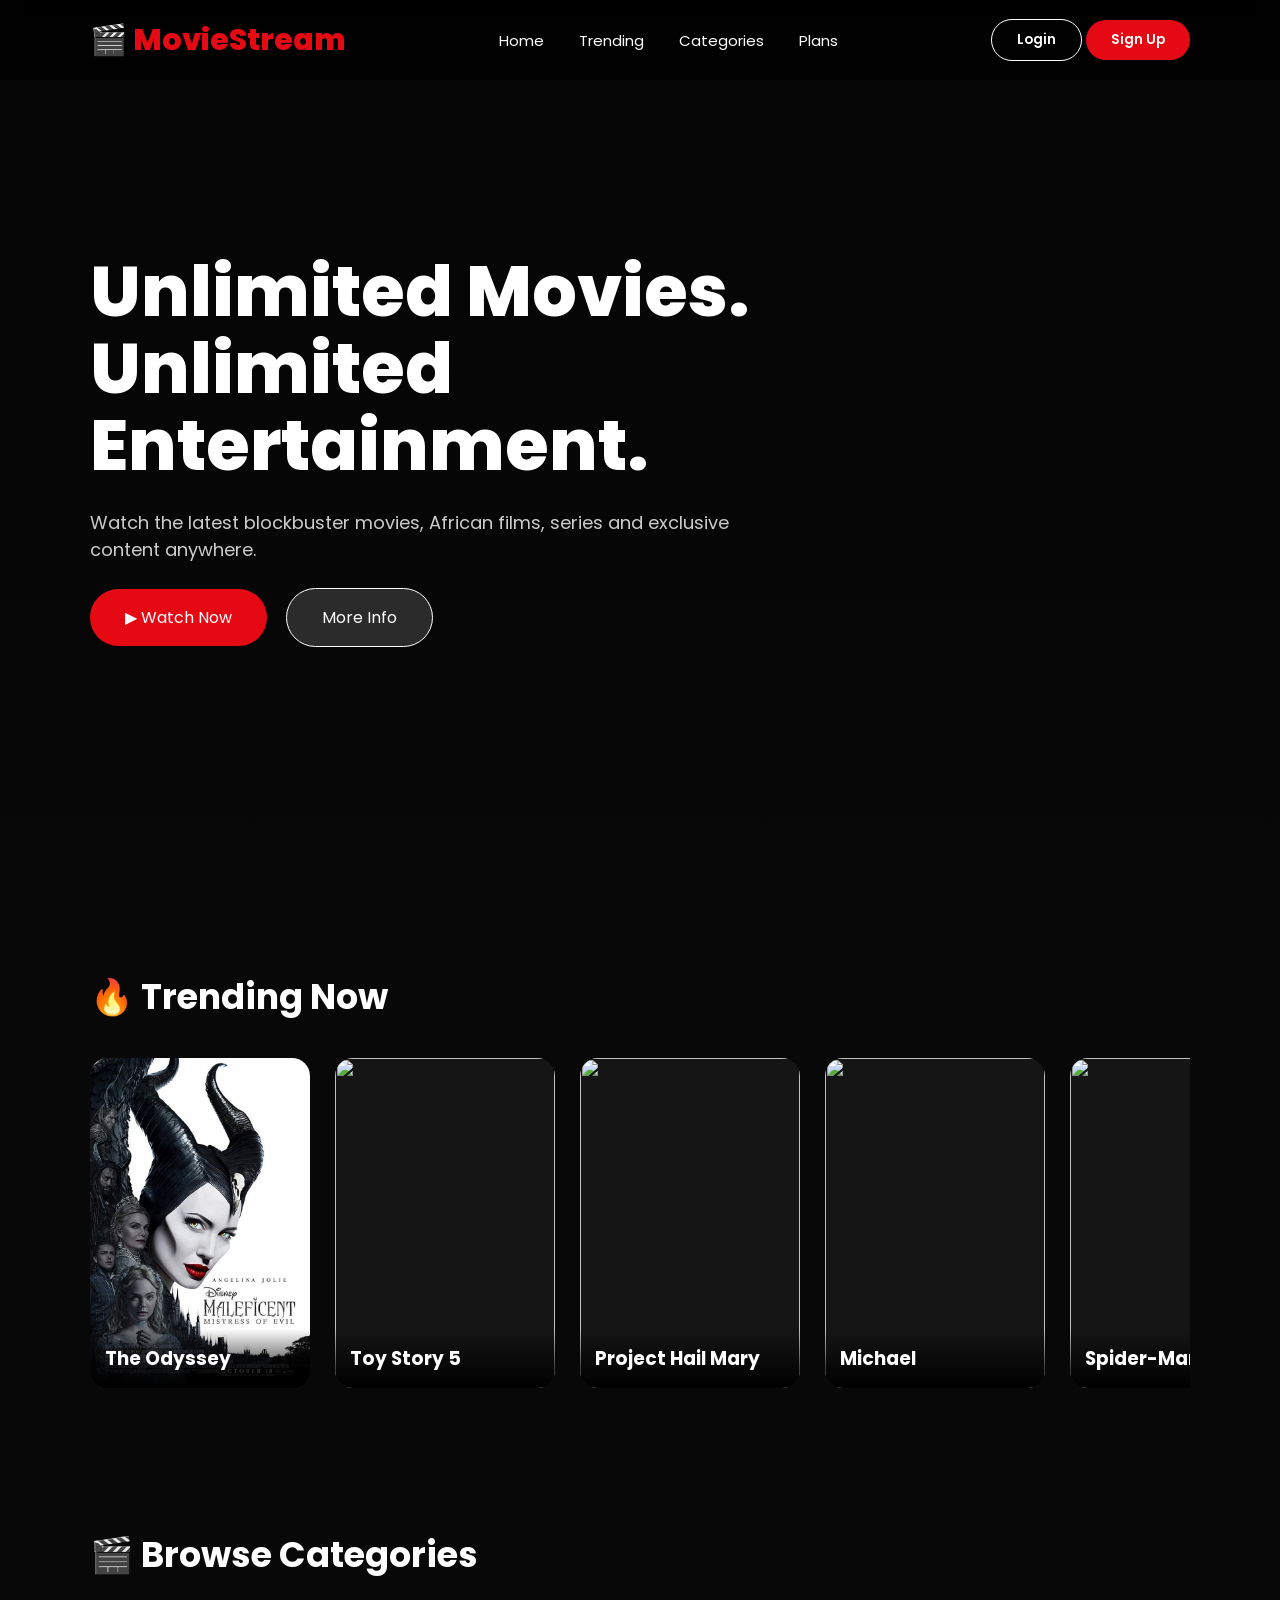
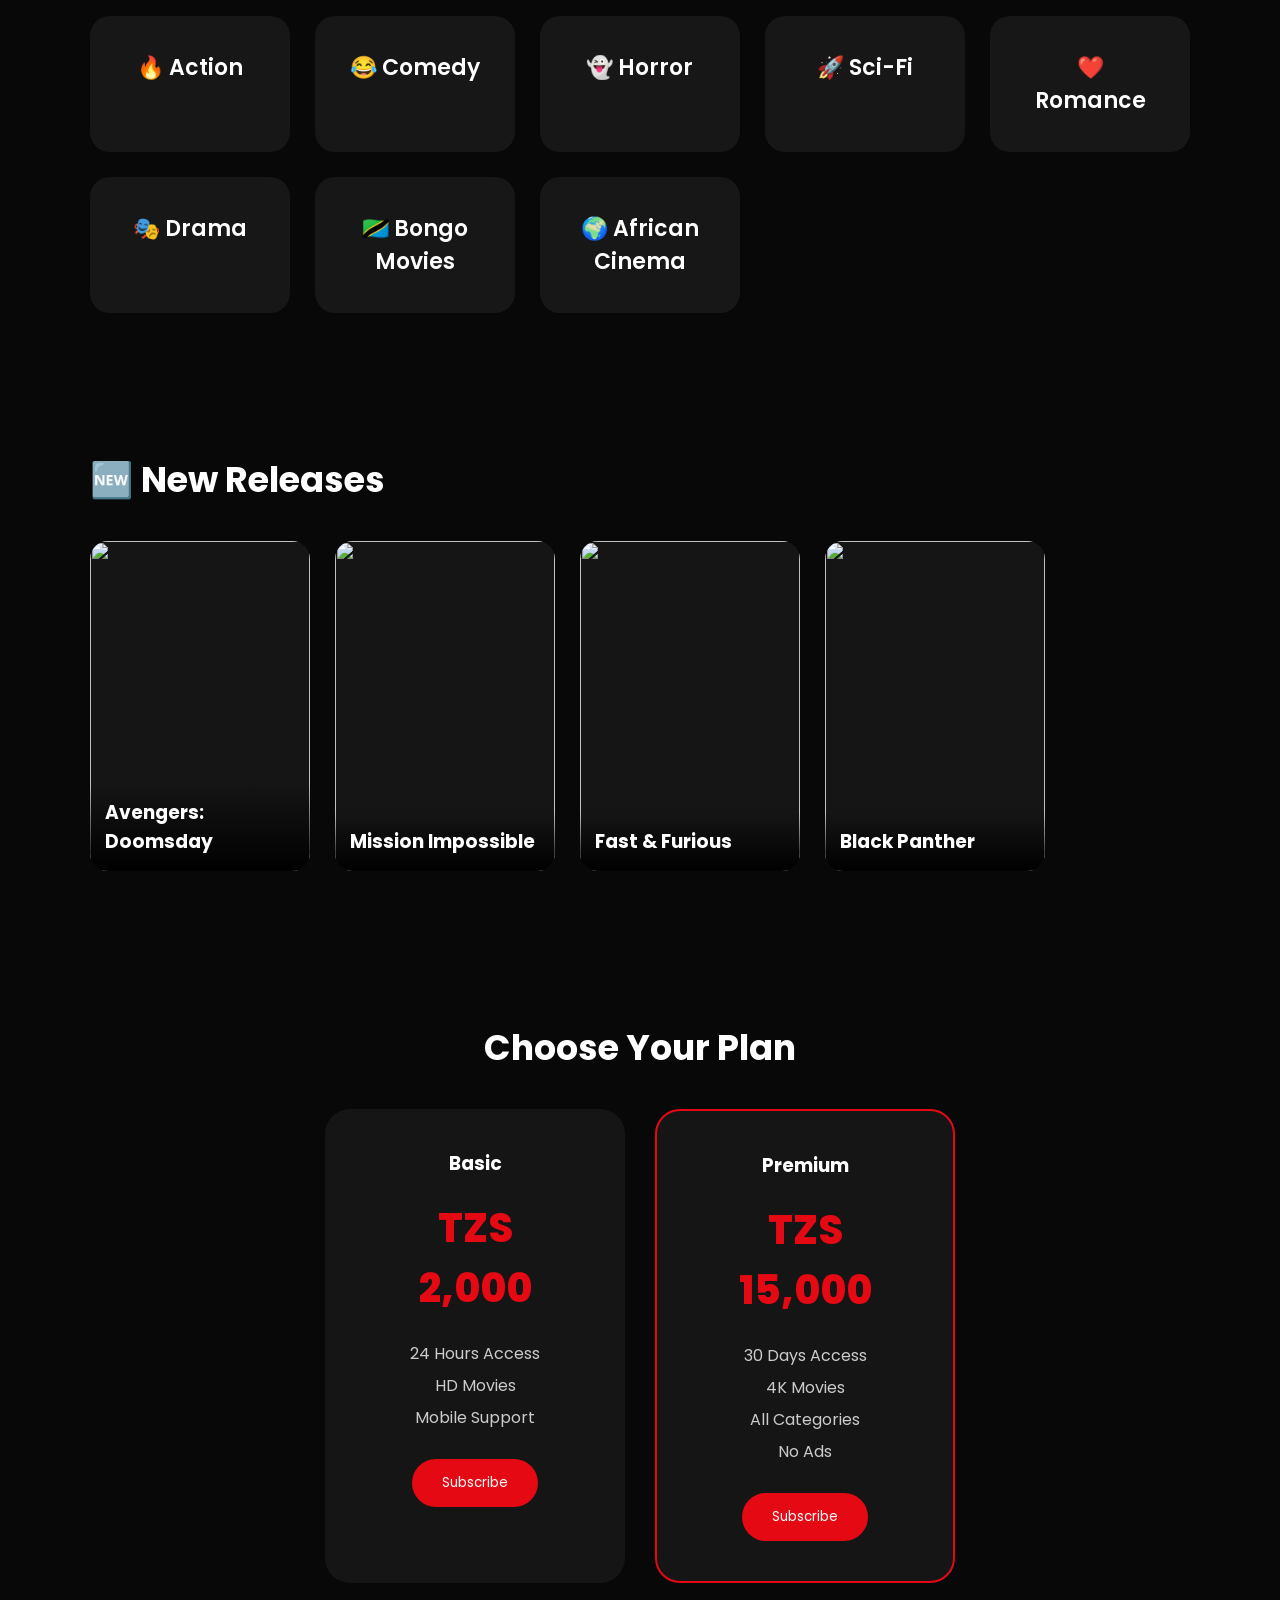
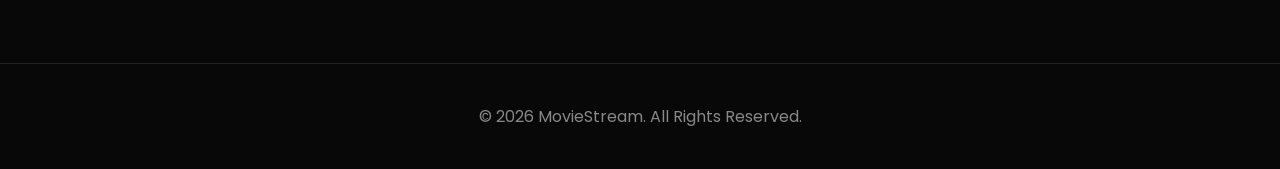
==== index.html @ e3b5388b "Update movie image in index.html" ====
<!DOCTYPE html>
<html lang="en">

<head>
<meta charset="UTF-8">
<meta name="viewport" content="width=device-width, initial-scale=1.0">

<title>MovieStream | Premium Streaming</title>

<link rel="stylesheet" href="style.css">

</head>


<body>


<header>

<div class="logo">
🎬 MovieStream
</div>

<nav>
<a href="#">Home</a>
<a href="#trending">Trending</a>
<a href="#categories">Categories</a>
<a href="#plans">Plans</a>
</nav>


<div class="buttons">
<button class="login">Login</button>
<button class="signup">Sign Up</button>
</div>

</header>



<!-- HERO -->

<section class="hero">

<div class="overlay">

<h1>
Unlimited Movies.
<br>
Unlimited Entertainment.
</h1>

<p>
Watch the latest blockbuster movies, African films,
series and exclusive content anywhere.
</p>


<div class="hero-buttons">

<button class="watch">
▶ Watch Now
</button>

<button class="info">
More Info
</button>

</div>

</div>

</section>




<!-- TRENDING -->

<section class="trending" id="trending">

<h2>🔥 Trending Now</h2>

<div class="movies">


<div class="card">
<img src="images/0226efc19731cd6eb998e0dd01d70b8d.jpg">
<h3>The Odyssey</h3>
</div>


<div class="card">
<img src="images/toystory5.jpg">
<h3>Toy Story 5</h3>
</div>


<div class="card">
<img src="images/hailmary.jpg">
<h3>Project Hail Mary</h3>
</div>


<div class="card">
<img src="images/michael.jpg">
<h3>Michael</h3>
</div>


<div class="card">
<img src="images/spiderman.jpg">
<h3>Spider-Man</h3>
</div>


</div>

</section>





<!-- CATEGORIES -->

<section class="categories" id="categories">


<h2>🎬 Browse Categories</h2>


<div class="grid">


<div class="category">
🔥 Action
</div>


<div class="category">
😂 Comedy
</div>


<div class="category">
👻 Horror
</div>


<div class="category">
🚀 Sci-Fi
</div>


<div class="category">
❤️ Romance
</div>


<div class="category">
🎭 Drama
</div>


<div class="category">
🇹🇿 Bongo Movies
</div>


<div class="category">
🌍 African Cinema
</div>


</div>


</section>





<!-- NEW RELEASES -->


<section class="trending">


<h2>🆕 New Releases</h2>


<div class="movies">


<div class="card">
<img src="images/movie1.jpg">
<h3>Avengers: Doomsday</h3>
</div>


<div class="card">
<img src="images/movie2.jpg">
<h3>Mission Impossible</h3>
</div>


<div class="card">
<img src="images/movie3.jpg">
<h3>Fast & Furious</h3>
</div>


<div class="card">
<img src="images/movie4.jpg">
<h3>Black Panther</h3>
</div>


</div>


</section>






<!-- SUBSCRIPTIONS -->


<section class="pricing" id="plans">


<h2>Choose Your Plan</h2>


<div class="plans">


<div class="plan">

<h3>Basic</h3>

<div class="price">
TZS 2,000
</div>

<ul>
<li>24 Hours Access</li>
<li>HD Movies</li>
<li>Mobile Support</li>
</ul>

<button>
Subscribe
</button>

</div>





<div class="plan featured">

<h3>Premium</h3>

<div class="price">
TZS 15,000
</div>


<ul>
<li>30 Days Access</li>
<li>4K Movies</li>
<li>All Categories</li>
<li>No Ads</li>
</ul>


<button>
Subscribe
</button>


</div>




</div>


</section>






<footer>

<p>
© 2026 MovieStream. All Rights Reserved.
</p>

</footer>



<script src="script.js"></script>


</body>

  </html>
---- style.css ----
/* ============================
   MOVIESTREAM PREMIUM STYLE
============================ */


@import url('https://fonts.googleapis.com/css2?family=Poppins:wght@300;400;500;600;700;800&display=swap');


*{
    margin:0;
    padding:0;
    box-sizing:border-box;
    font-family:'Poppins',sans-serif;
}


body{

    background:#080808;
    color:white;
    overflow-x:hidden;

}


html{

    scroll-behavior:smooth;

}



/* ============================
HEADER
============================ */


header{

    position:fixed;
    top:0;
    width:100%;
    height:80px;

    display:flex;
    justify-content:space-between;
    align-items:center;

    padding:0 7%;

    background:rgba(0,0,0,.75);
    backdrop-filter:blur(15px);

    z-index:1000;

}



.logo{

    font-size:30px;
    font-weight:800;
    color:#e50914;

}



nav{

    display:flex;
    gap:35px;

}



nav a{

    text-decoration:none;
    color:white;
    font-size:15px;
    transition:.3s;

}


nav a:hover{

    color:#e50914;

}




.buttons button{

    padding:10px 25px;
    border-radius:30px;
    cursor:pointer;
    font-weight:600;

}



.login{

    background:none;
    color:white;
    border:1px solid white;

}



.signup{

    background:#e50914;
    color:white;
    border:none;

}



/* ============================
HERO
============================ */


.hero{

    height:100vh;

    background:

    linear-gradient(
    rgba(0,0,0,.45),
    #080808
    ),

    url("images/hero.jpg");


    background-size:cover;
    background-position:center;

    display:flex;
    align-items:center;

    padding:0 7%;

}



.overlay{

    max-width:700px;

}



.overlay h1{

    font-size:70px;
    line-height:1.1;
    font-weight:800;

}



.overlay p{

    margin:25px 0;

    font-size:18px;
    color:#ccc;

}



.hero-buttons button{

    padding:16px 35px;
    border-radius:40px;
    margin-right:15px;
    cursor:pointer;
    font-size:16px;

}



.watch{

    background:#e50914;
    color:white;
    border:none;

}



.info{

    background:#ffffff25;
    color:white;
    border:1px solid white;

}





/* ============================
MOVIES
============================ */


.trending{

    padding:70px 7%;

}



.trending h2,
.categories h2,
.pricing h2{

    font-size:35px;
    margin-bottom:35px;

}



.movies{

    display:flex;
    gap:25px;

    overflow-x:auto;

}



.movies::-webkit-scrollbar{

    display:none;

}



.card{

    min-width:220px;
    height:330px;

    border-radius:18px;

    overflow:hidden;

    position:relative;

    background:#151515;

    cursor:pointer;

    transition:.4s;

}



.card img{

    width:100%;
    height:100%;

    object-fit:cover;

    transition:.5s;

}



.card h3{

    position:absolute;

    bottom:0;

    width:100%;

    padding:15px;

    background:linear-gradient(
    transparent,
    black
    );

}



.card:hover{

    transform:translateY(-12px);

}



.card:hover img{

    transform:scale(1.15);

}




/* ============================
CATEGORIES
============================ */


.categories{

    padding:70px 7%;

}



.grid{

    display:grid;

    grid-template-columns:
    repeat(auto-fit,minmax(200px,1fr));

    gap:25px;

}



.category{

    padding:35px;

    text-align:center;

    border-radius:20px;

    background:#171717;

    font-size:22px;

    font-weight:600;

    transition:.4s;

}



.category:hover{

    background:#e50914;

    transform:translateY(-10px);

}





/* ============================
PLANS
============================ */


.pricing{

    padding:80px 7%;

    text-align:center;

}



.plans{

    display:flex;

    justify-content:center;

    gap:30px;

    flex-wrap:wrap;

}



.plan{

    background:#151515;

    padding:40px;

    width:300px;

    border-radius:25px;

}



.featured{

    border:2px solid #e50914;

    transform:scale(1.05);

}



.price{

    color:#e50914;

    font-size:40px;

    font-weight:800;

    margin:20px;

}



.plan ul{

    list-style:none;

    color:#ccc;

    line-height:2;

}



.plan button{

    margin-top:25px;

    padding:14px 30px;

    border-radius:30px;

    border:none;

    background:#e50914;

    color:white;

}




/* ============================
FOOTER
============================ */


footer{

    padding:40px;

    text-align:center;

    color:#888;

    border-top:1px solid #222;

}





/* ============================
MOBILE
============================ */


@media(max-width:800px){


nav{

    display:none;

}


.logo{

    font-size:22px;

}



.overlay h1{

    font-size:40px;

}



.card{

    min-width:170px;

    height:250px;

}



.featured{

    transform:none;

}



}
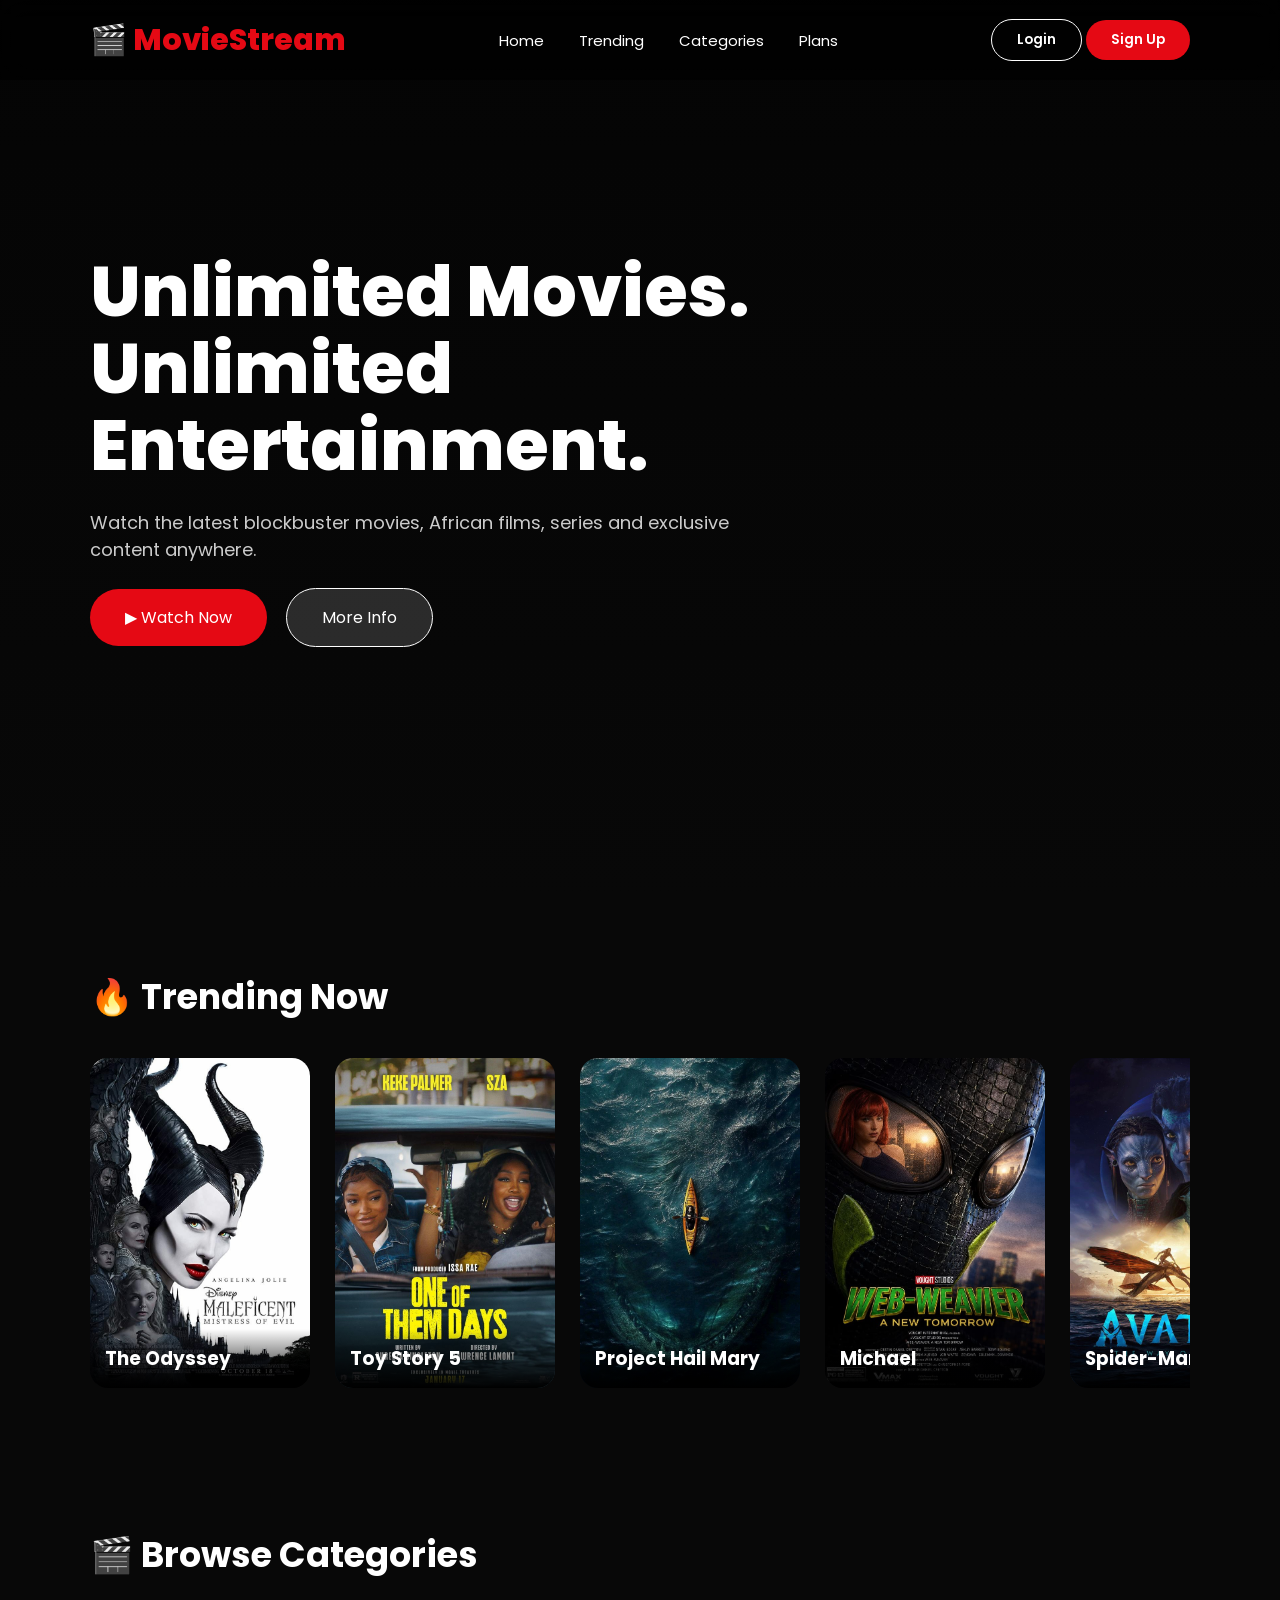
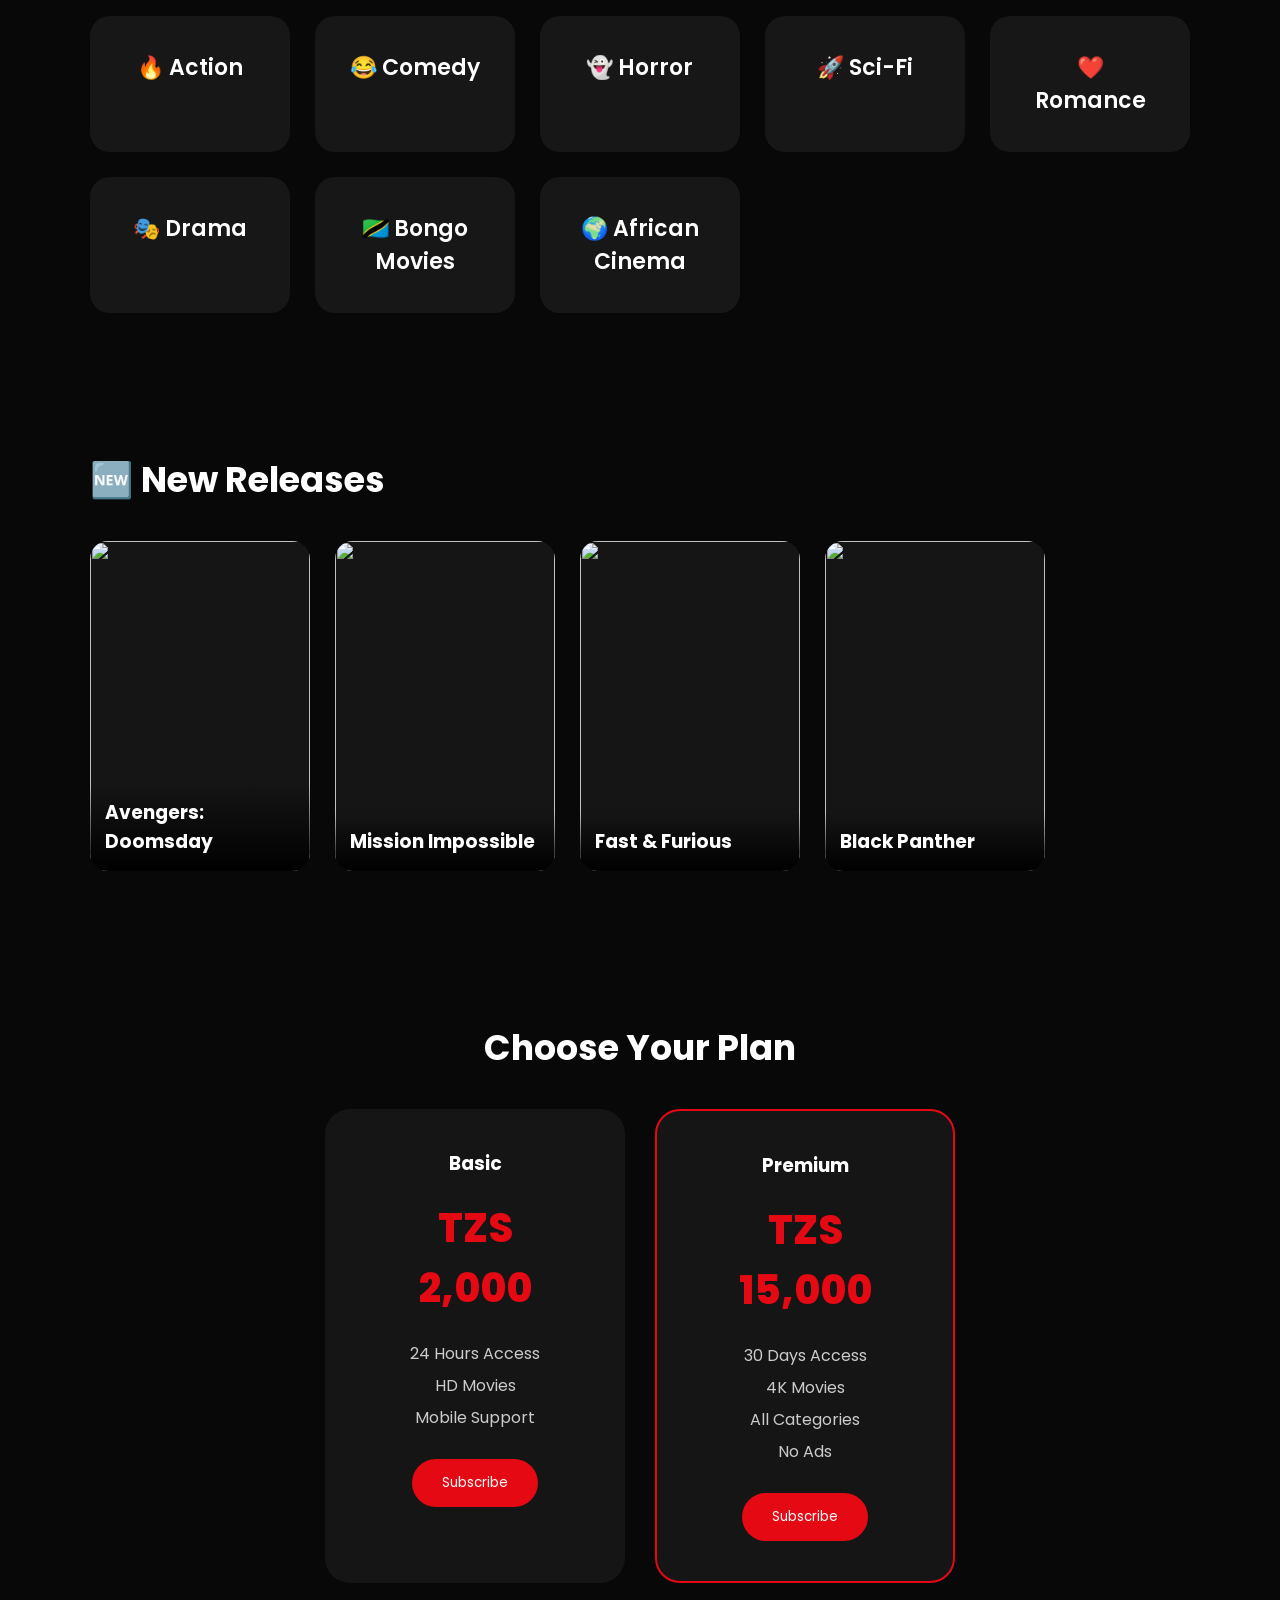
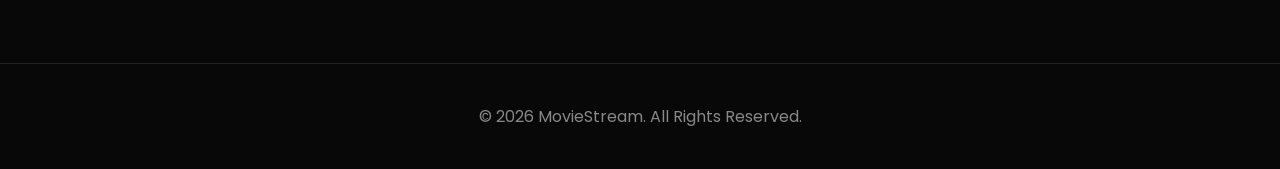
==== commit f6cdc31c: "Update index.html" ====
--- a/index.html
+++ b/index.html
@@ -91,25 +91,25 @@
 
 
 <div class="card">
-<img src="images/toystory5.jpg">
+<img src="images/2eb2a0e4c2a8d0c98b524df4d89113de.jpg">
 <h3>Toy Story 5</h3>
 </div>
 
 
 <div class="card">
-<img src="images/hailmary.jpg">
+<img src="images/37f94a7a1a7fc01731d6383c66412db5.jpg">
 <h3>Project Hail Mary</h3>
 </div>
 
 
 <div class="card">
-<img src="images/michael.jpg">
+<img src="images/4f4f553c9bbd7e358d92a89ff94bdcfe.jpg">
 <h3>Michael</h3>
 </div>
 
 
 <div class="card">
-<img src="images/spiderman.jpg">
+<img src="images/66ecb58a7db3308030eac58dbb3d39c3.jpg">
 <h3>Spider-Man</h3>
 </div>
 
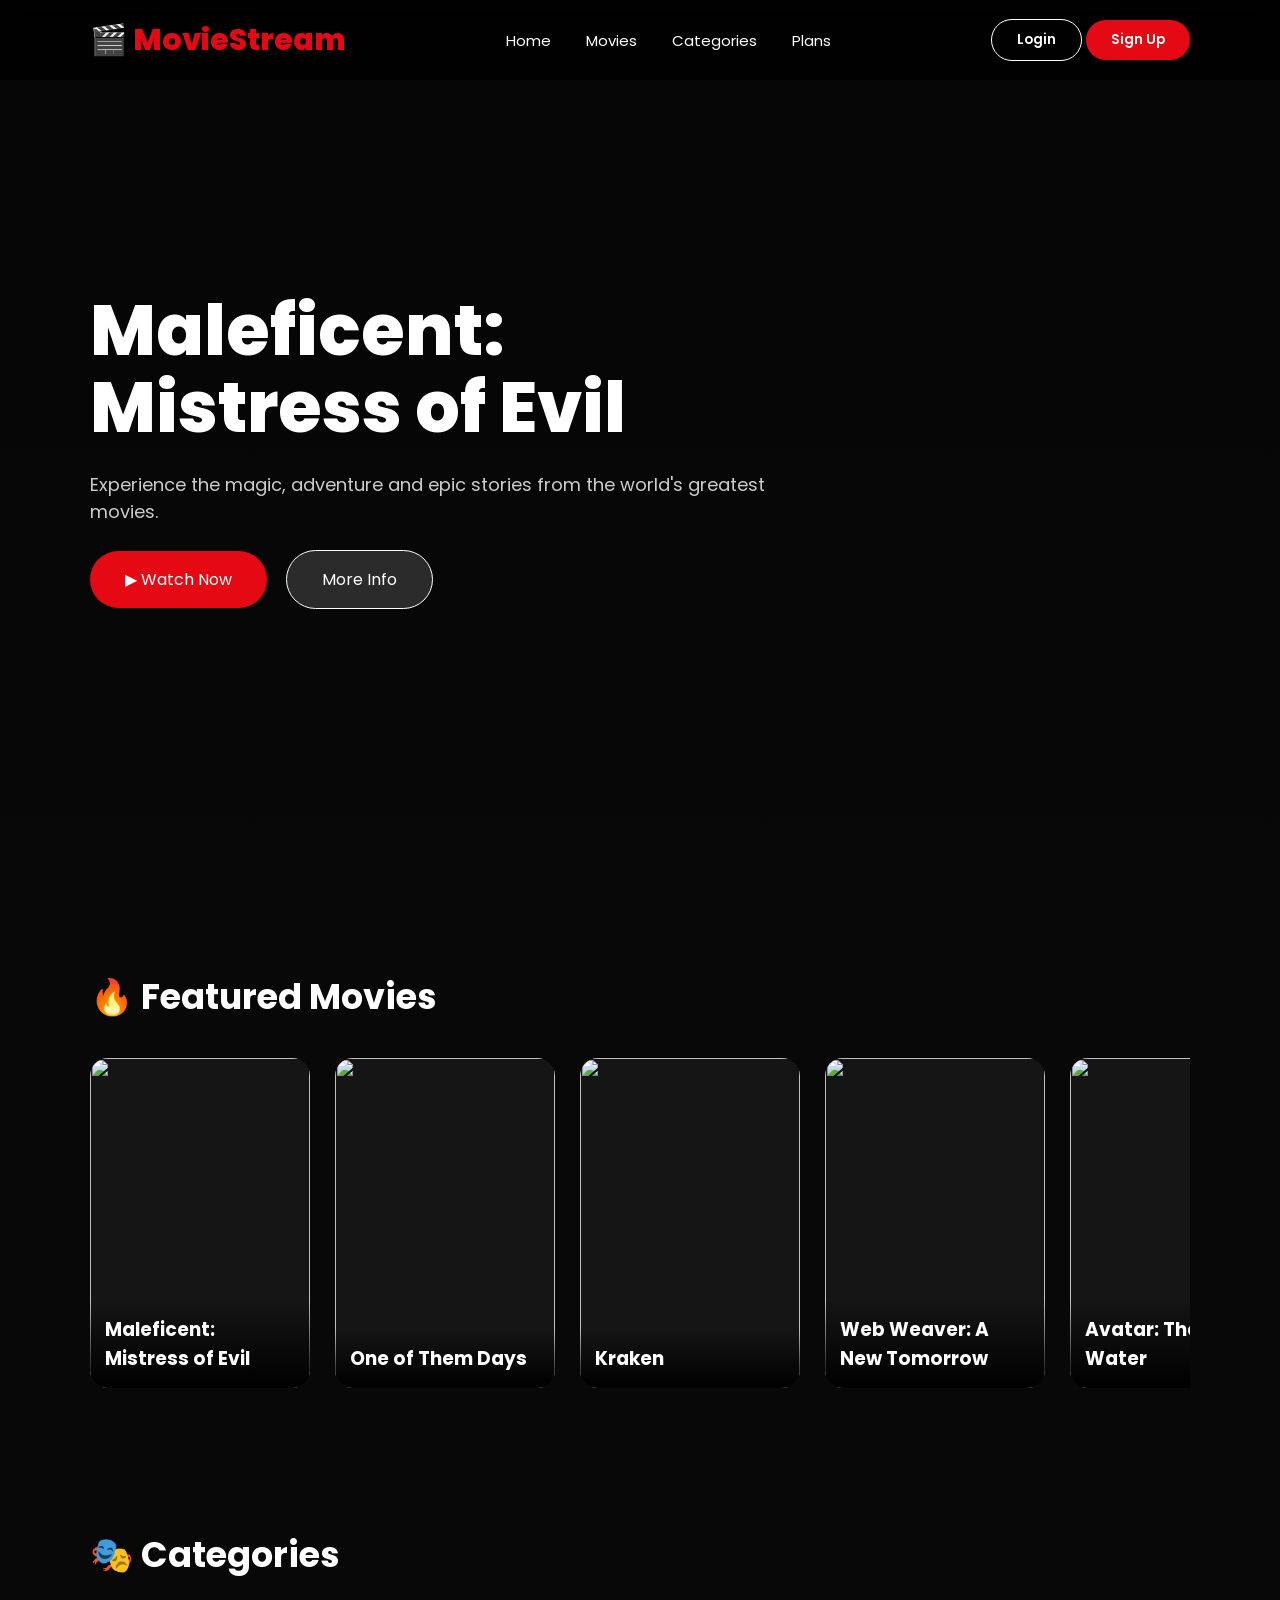
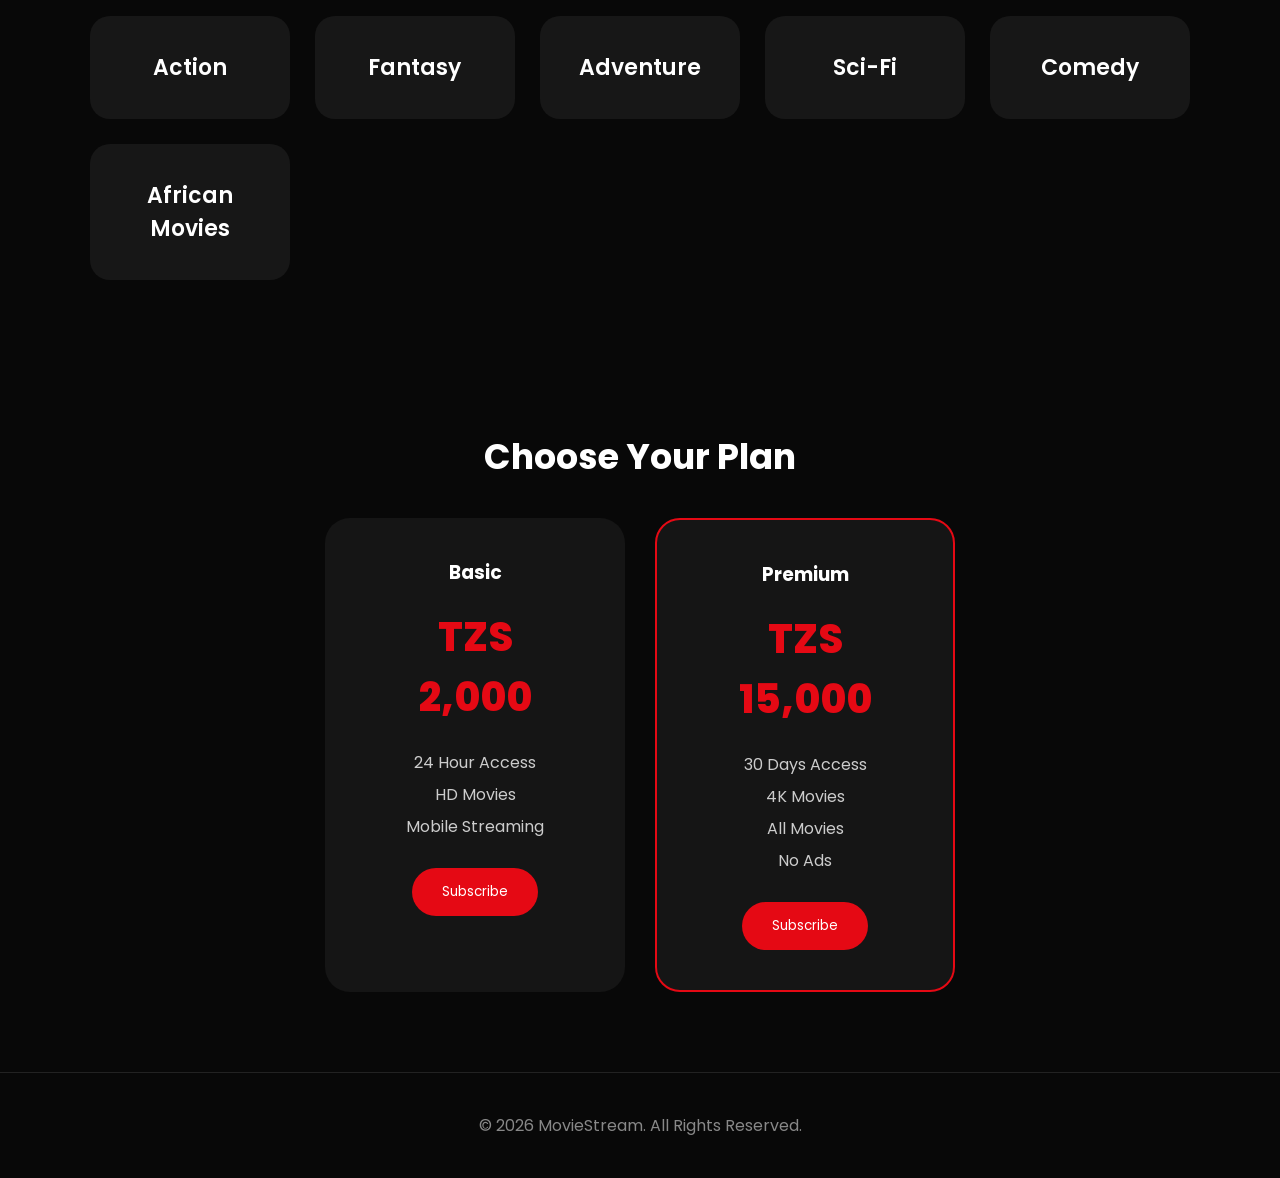
==== commit efe37a3d: "Update HTML structure and content for MovieStream" ====
--- a/index.html
+++ b/index.html
@@ -2,10 +2,11 @@
 <html lang="en">
 
 <head>
+
 <meta charset="UTF-8">
 <meta name="viewport" content="width=device-width, initial-scale=1.0">
 
-<title>MovieStream | Premium Streaming</title>
+<title>MovieStream | Premium Movies</title>
 
 <link rel="stylesheet" href="style.css">
 
@@ -21,39 +22,57 @@
 🎬 MovieStream
 </div>
 
+
 <nav>
+
 <a href="#">Home</a>
-<a href="#trending">Trending</a>
+<a href="#movies">Movies</a>
 <a href="#categories">Categories</a>
 <a href="#plans">Plans</a>
+
 </nav>
 
 
 <div class="buttons">
-<button class="login">Login</button>
-<button class="signup">Sign Up</button>
+
+<button class="login">
+Login
+</button>
+
+<button class="signup">
+Sign Up
+</button>
+
 </div>
 
 </header>
 
 
 
-<!-- HERO -->
+
+<!-- HERO SECTION -->
 
 <section class="hero">
 
+
+<div class="hero-bg"></div>
+
+
 <div class="overlay">
 
-<h1>
-Unlimited Movies.
-<br>
-Unlimited Entertainment.
+
+<h1 id="hero-title">
+Maleficent: Mistress of Evil
 </h1>
 
-<p>
-Watch the latest blockbuster movies, African films,
-series and exclusive content anywhere.
+
+<p id="hero-description">
+
+Experience the magic, adventure and epic stories
+from the world's greatest movies.
+
 </p>
+
 
 
 <div class="hero-buttons">
@@ -62,59 +81,108 @@
 ▶ Watch Now
 </button>
 
+
 <button class="info">
 More Info
 </button>
 
-</div>
-
-</div>
+
+</div>
+
+
+</div>
+
 
 </section>
 
 
 
 
-<!-- TRENDING -->
-
-<section class="trending" id="trending">
-
-<h2>🔥 Trending Now</h2>
+
+
+
+<!-- FEATURED MOVIES -->
+
+
+<section class="trending" id="movies">
+
+
+<h2>
+🔥 Featured Movies
+</h2>
+
+
 
 <div class="movies">
 
 
-<div class="card">
-<img src="images/0226efc19731cd6eb998e0dd01d70b8d.jpg">
-<h3>The Odyssey</h3>
-</div>
-
-
-<div class="card">
-<img src="images/2eb2a0e4c2a8d0c98b524df4d89113de.jpg">
-<h3>Toy Story 5</h3>
-</div>
-
-
-<div class="card">
-<img src="images/37f94a7a1a7fc01731d6383c66412db5.jpg">
-<h3>Project Hail Mary</h3>
-</div>
-
-
-<div class="card">
-<img src="images/4f4f553c9bbd7e358d92a89ff94bdcfe.jpg">
-<h3>Michael</h3>
-</div>
-
-
-<div class="card">
-<img src="images/66ecb58a7db3308030eac58dbb3d39c3.jpg">
-<h3>Spider-Man</h3>
-</div>
-
-
-</div>
+
+<div class="card">
+
+<img src="images/maleficent.jpg">
+
+<h3>
+Maleficent: Mistress of Evil
+</h3>
+
+</div>
+
+
+
+
+<div class="card">
+
+<img src="images/oneofthemdays.jpg">
+
+<h3>
+One of Them Days
+</h3>
+
+</div>
+
+
+
+
+<div class="card">
+
+<img src="images/kraken.jpg">
+
+<h3>
+Kraken
+</h3>
+
+</div>
+
+
+
+
+<div class="card">
+
+<img src="images/webweaver.jpg">
+
+<h3>
+Web Weaver: A New Tomorrow
+</h3>
+
+</div>
+
+
+
+
+<div class="card">
+
+<img src="images/avatar.jpg">
+
+<h3>
+Avatar: The Way of Water
+</h3>
+
+</div>
+
+
+
+</div>
+
 
 </section>
 
@@ -122,54 +190,49 @@
 
 
 
+
+
 <!-- CATEGORIES -->
 
+
 <section class="categories" id="categories">
 
 
-<h2>🎬 Browse Categories</h2>
+<h2>
+🎭 Categories
+</h2>
 
 
 <div class="grid">
 
 
 <div class="category">
-🔥 Action
-</div>
-
-
-<div class="category">
-😂 Comedy
-</div>
-
-
-<div class="category">
-👻 Horror
-</div>
-
-
-<div class="category">
-🚀 Sci-Fi
-</div>
-
-
-<div class="category">
-❤️ Romance
-</div>
-
-
-<div class="category">
-🎭 Drama
-</div>
-
-
-<div class="category">
-🇹🇿 Bongo Movies
-</div>
-
-
-<div class="category">
-🌍 African Cinema
+Action
+</div>
+
+
+<div class="category">
+Fantasy
+</div>
+
+
+<div class="category">
+Adventure
+</div>
+
+
+<div class="category">
+Sci-Fi
+</div>
+
+
+<div class="category">
+Comedy
+</div>
+
+
+<div class="category">
+African Movies
 </div>
 
 
@@ -182,59 +245,17 @@
 
 
 
-<!-- NEW RELEASES -->
-
-
-<section class="trending">
-
-
-<h2>🆕 New Releases</h2>
-
-
-<div class="movies">
-
-
-<div class="card">
-<img src="images/movie1.jpg">
-<h3>Avengers: Doomsday</h3>
-</div>
-
-
-<div class="card">
-<img src="images/movie2.jpg">
-<h3>Mission Impossible</h3>
-</div>
-
-
-<div class="card">
-<img src="images/movie3.jpg">
-<h3>Fast & Furious</h3>
-</div>
-
-
-<div class="card">
-<img src="images/movie4.jpg">
-<h3>Black Panther</h3>
-</div>
-
-
-</div>
-
-
-</section>
-
-
-
-
-
-
-<!-- SUBSCRIPTIONS -->
+
+
+<!-- PLANS -->
 
 
 <section class="pricing" id="plans">
 
 
-<h2>Choose Your Plan</h2>
+<h2>
+Choose Your Plan
+</h2>
 
 
 <div class="plans">
@@ -242,22 +263,28 @@
 
 <div class="plan">
 
-<h3>Basic</h3>
+<h3>
+Basic
+</h3>
 
 <div class="price">
 TZS 2,000
 </div>
 
 <ul>
-<li>24 Hours Access</li>
+
+<li>24 Hour Access</li>
 <li>HD Movies</li>
-<li>Mobile Support</li>
+<li>Mobile Streaming</li>
+
 </ul>
+
 
 <button>
 Subscribe
 </button>
 
+
 </div>
 
 
@@ -266,7 +293,9 @@
 
 <div class="plan featured">
 
-<h3>Premium</h3>
+<h3>
+Premium
+</h3>
 
 <div class="price">
 TZS 15,000
@@ -274,10 +303,12 @@
 
 
 <ul>
+
 <li>30 Days Access</li>
 <li>4K Movies</li>
-<li>All Categories</li>
+<li>All Movies</li>
 <li>No Ads</li>
+
 </ul>
 
 
@@ -290,11 +321,11 @@
 
 
 
-
 </div>
 
 
 </section>
+
 
 
 
@@ -316,4 +347,4 @@
 
 </body>
 
-  </html>
+                    </html>
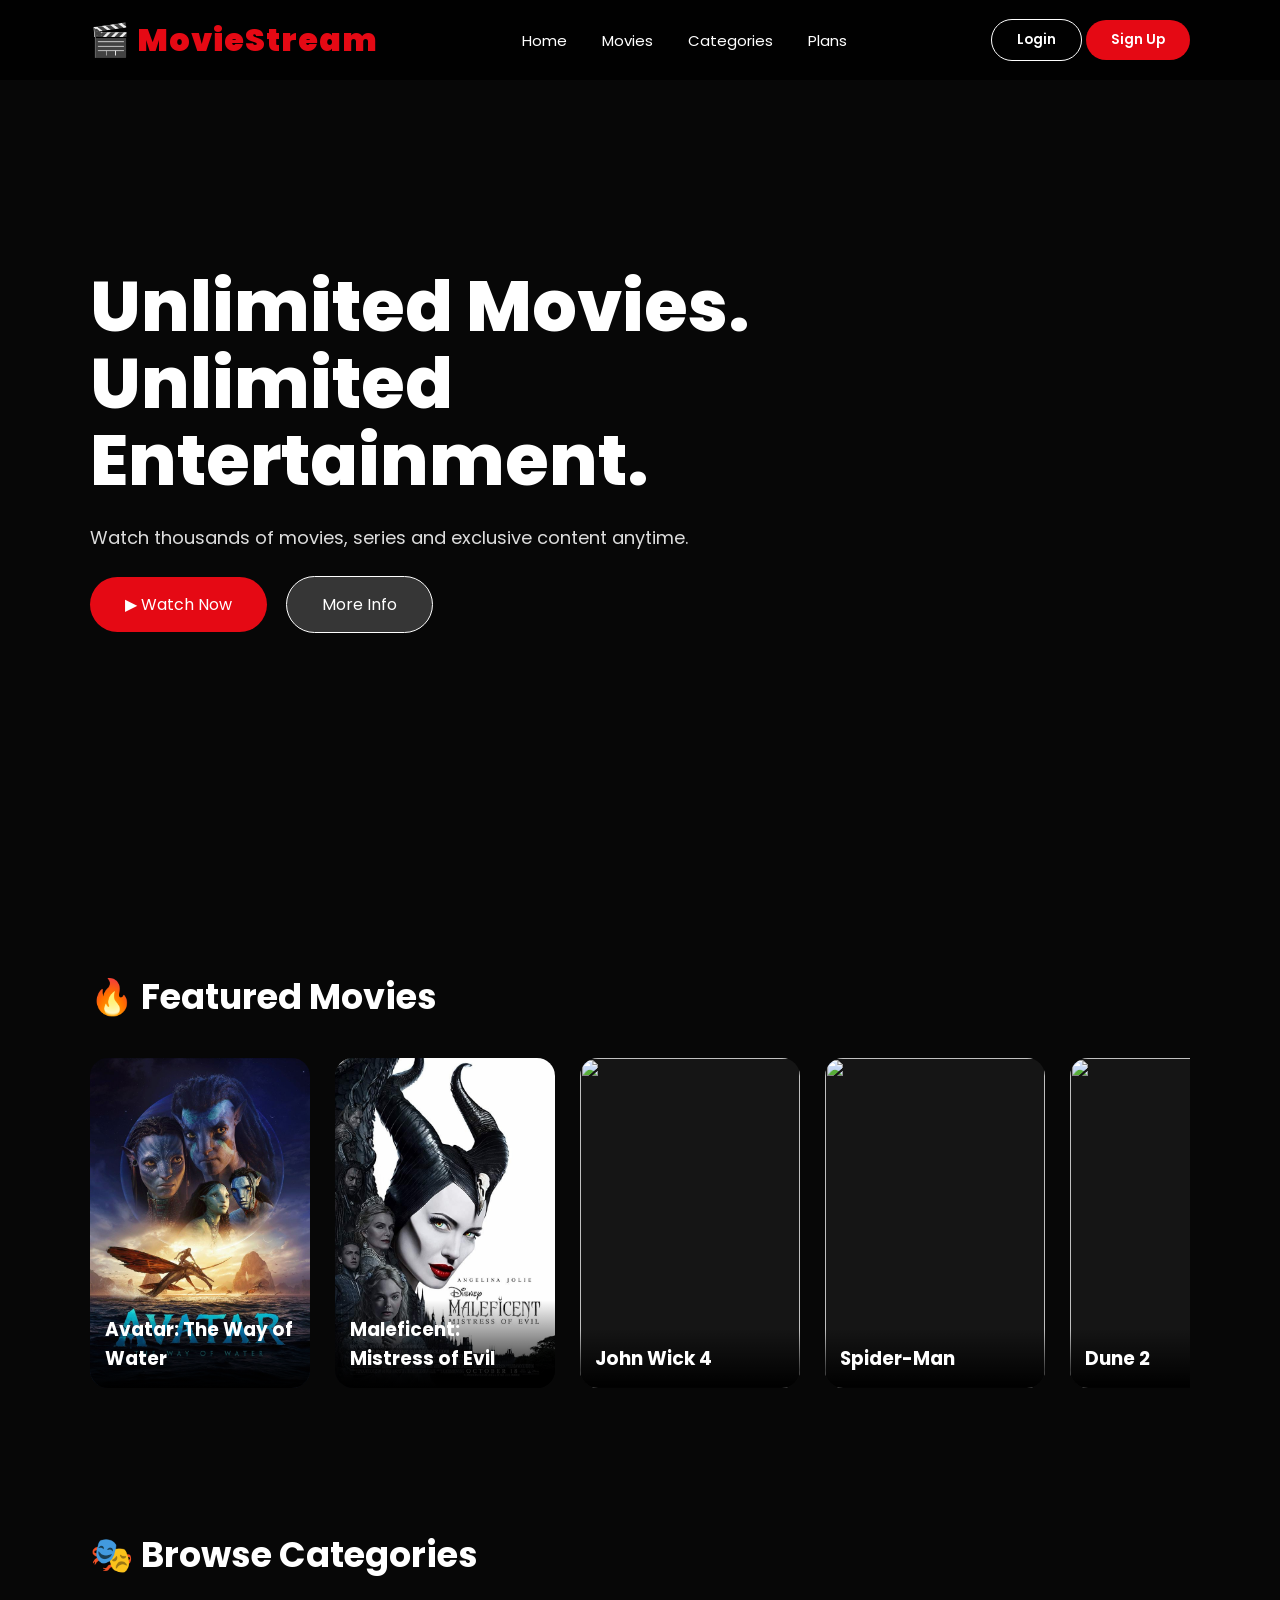
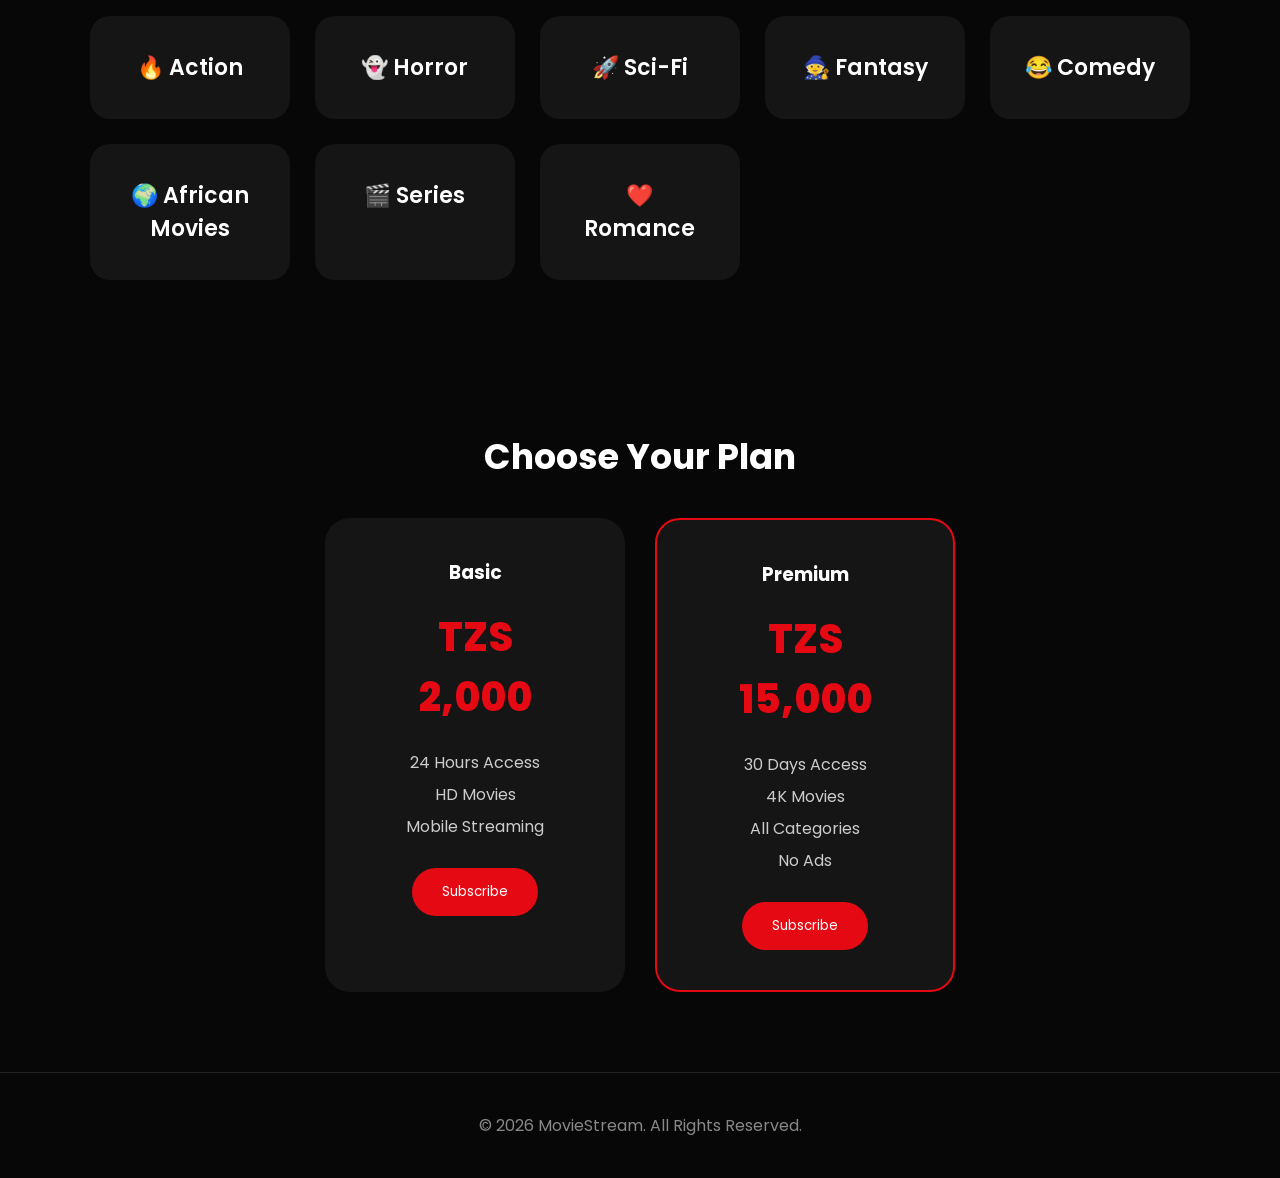
==== commit b5e8ae52: "Update movie titles and categories in index.html" ====
--- a/index.html
+++ b/index.html
@@ -50,44 +50,149 @@
 
 
 
+
 <!-- HERO SECTION -->
 
 <section class="hero">
 
 
-<div class="hero-bg"></div>
+<!-- JavaScript creates movie posters here -->
+
+<div class="poster-background" id="poster-background"></div>
+
 
 
 <div class="overlay">
 
 
-<h1 id="hero-title">
+<h1>
+Unlimited Movies.
+<br>
+Unlimited Entertainment.
+</h1>
+
+
+<p>
+
+Watch thousands of movies, series and exclusive
+content anytime.
+
+</p>
+
+
+
+<div class="hero-buttons">
+
+
+<button class="watch">
+
+▶ Watch Now
+
+</button>
+
+
+<button class="info">
+
+More Info
+
+</button>
+
+
+</div>
+
+
+</div>
+
+
+</section>
+
+
+
+
+
+
+
+<!-- FEATURED MOVIES -->
+
+
+<section class="trending" id="movies">
+
+
+<h2>
+
+🔥 Featured Movies
+
+</h2>
+
+
+
+<div class="movies">
+
+
+
+<div class="card">
+
+<img src="images/avatar.jpg">
+
+<h3>
+Avatar: The Way of Water
+</h3>
+
+</div>
+
+
+
+<div class="card">
+
+<img src="images/maleficent.jpg">
+
+<h3>
 Maleficent: Mistress of Evil
-</h1>
-
-
-<p id="hero-description">
-
-Experience the magic, adventure and epic stories
-from the world's greatest movies.
-
-</p>
-
-
-
-<div class="hero-buttons">
-
-<button class="watch">
-▶ Watch Now
-</button>
-
-
-<button class="info">
-More Info
-</button>
-
-
-</div>
+</h3>
+
+</div>
+
+
+
+
+<div class="card">
+
+<img src="images/johnwick4.jpg">
+
+<h3>
+John Wick 4
+</h3>
+
+</div>
+
+
+
+
+
+<div class="card">
+
+<img src="images/spiderman.jpg">
+
+<h3>
+Spider-Man
+</h3>
+
+</div>
+
+
+
+
+
+<div class="card">
+
+<img src="images/dune2.jpg">
+
+<h3>
+Dune 2
+</h3>
+
+</div>
+
 
 
 </div>
@@ -101,84 +206,60 @@
 
 
 
-<!-- FEATURED MOVIES -->
-
-
-<section class="trending" id="movies">
+
+
+<!-- CATEGORIES -->
+
+
+<section class="categories" id="categories">
 
 
 <h2>
-🔥 Featured Movies
+🎭 Browse Categories
 </h2>
 
 
-
-<div class="movies">
-
-
-
-<div class="card">
-
-<img src="images/maleficent.jpg">
-
-<h3>
-Maleficent: Mistress of Evil
-</h3>
-
-</div>
-
-
-
-
-<div class="card">
-
-<img src="images/oneofthemdays.jpg">
-
-<h3>
-One of Them Days
-</h3>
-
-</div>
-
-
-
-
-<div class="card">
-
-<img src="images/kraken.jpg">
-
-<h3>
-Kraken
-</h3>
-
-</div>
-
-
-
-
-<div class="card">
-
-<img src="images/webweaver.jpg">
-
-<h3>
-Web Weaver: A New Tomorrow
-</h3>
-
-</div>
-
-
-
-
-<div class="card">
-
-<img src="images/avatar.jpg">
-
-<h3>
-Avatar: The Way of Water
-</h3>
-
-</div>
-
+<div class="grid">
+
+
+<div class="category">
+🔥 Action
+</div>
+
+
+<div class="category">
+👻 Horror
+</div>
+
+
+<div class="category">
+🚀 Sci-Fi
+</div>
+
+
+<div class="category">
+🧙 Fantasy
+</div>
+
+
+<div class="category">
+😂 Comedy
+</div>
+
+
+<div class="category">
+🌍 African Movies
+</div>
+
+
+<div class="category">
+🎬 Series
+</div>
+
+
+<div class="category">
+❤️ Romance
+</div>
 
 
 </div>
@@ -192,62 +273,9 @@
 
 
 
-<!-- CATEGORIES -->
-
-
-<section class="categories" id="categories">
-
-
-<h2>
-🎭 Categories
-</h2>
-
-
-<div class="grid">
-
-
-<div class="category">
-Action
-</div>
-
-
-<div class="category">
-Fantasy
-</div>
-
-
-<div class="category">
-Adventure
-</div>
-
-
-<div class="category">
-Sci-Fi
-</div>
-
-
-<div class="category">
-Comedy
-</div>
-
-
-<div class="category">
-African Movies
-</div>
-
-
-</div>
-
-
-</section>
-
-
-
-
-
-
-
-<!-- PLANS -->
+
+
+<!-- SUBSCRIPTION PLANS -->
 
 
 <section class="pricing" id="plans">
@@ -258,23 +286,30 @@
 </h2>
 
 
+
 <div class="plans">
 
 
+
 <div class="plan">
 
+
 <h3>
 Basic
 </h3>
+
 
 <div class="price">
 TZS 2,000
 </div>
 
+
 <ul>
 
-<li>24 Hour Access</li>
+<li>24 Hours Access</li>
+
 <li>HD Movies</li>
+
 <li>Mobile Streaming</li>
 
 </ul>
@@ -291,25 +326,35 @@
 
 
 
+
+
+
 <div class="plan featured">
 
+
 <h3>
 Premium
 </h3>
+
 
 <div class="price">
 TZS 15,000
 </div>
 
 
+
 <ul>
 
 <li>30 Days Access</li>
+
 <li>4K Movies</li>
-<li>All Movies</li>
+
+<li>All Categories</li>
+
 <li>No Ads</li>
 
 </ul>
+
 
 
 <button>
@@ -333,18 +378,22 @@
 
 
 <footer>
+
 
 <p>
 © 2026 MovieStream. All Rights Reserved.
 </p>
 
+
 </footer>
 
 
 
+
 <script src="script.js"></script>
 
 
 </body>
 
-                    </html>
+
+  </html>
--- a/style.css
+++ b/style.css
@@ -1,6 +1,6 @@
-/* ============================
-   MOVIESTREAM PREMIUM STYLE
-============================ */
+/* ==============================
+   MOVIESTREAM PREMIUM CSS
+================================*/
 
 
 @import url('https://fonts.googleapis.com/css2?family=Poppins:wght@300;400;500;600;700;800&display=swap');
@@ -16,7 +16,7 @@
 
 body{
 
-    background:#080808;
+    background:#070707;
     color:white;
     overflow-x:hidden;
 
@@ -31,9 +31,9 @@
 
 
 
-/* ============================
-HEADER
-============================ */
+/* ==============================
+ HEADER
+================================*/
 
 
 header{
@@ -43,187 +43,227 @@
     width:100%;
     height:80px;
 
+    padding:0 7%;
+
     display:flex;
     justify-content:space-between;
     align-items:center;
 
+    background:rgba(0,0,0,0.75);
+
+    backdrop-filter:blur(15px);
+
+    z-index:1000;
+
+}
+
+
+
+.logo{
+
+    font-size:32px;
+
+    font-weight:900;
+
+    color:#e50914;
+
+    letter-spacing:1px;
+
+}
+
+
+
+nav{
+
+    display:flex;
+
+    gap:35px;
+
+}
+
+
+
+nav a{
+
+    color:white;
+
+    text-decoration:none;
+
+    font-size:15px;
+
+    transition:.3s;
+
+}
+
+
+nav a:hover{
+
+    color:#e50914;
+
+}
+
+
+
+.buttons button{
+
+    padding:10px 25px;
+
+    border-radius:30px;
+
+    cursor:pointer;
+
+    font-weight:600;
+
+}
+
+
+
+.login{
+
+    background:none;
+
+    border:1px solid white;
+
+    color:white;
+
+}
+
+
+
+.signup{
+
+    background:#e50914;
+
+    border:none;
+
+    color:white;
+
+}
+
+
+
+
+
+/* ==============================
+ HERO
+================================*/
+
+
+.hero{
+
+    height:100vh;
+
+    position:relative;
+
+    display:flex;
+
+    align-items:center;
+
     padding:0 7%;
 
-    background:rgba(0,0,0,.75);
-    backdrop-filter:blur(15px);
-
-    z-index:1000;
-
-}
-
-
-
-.logo{
-
-    font-size:30px;
+    overflow:hidden;
+
+}
+
+
+
+.hero-bg{
+
+    position:absolute;
+
+    inset:0;
+
+    background-size:cover;
+
+    background-position:center;
+
+    filter:brightness(35%);
+
+    transition:1.5s ease;
+
+    z-index:-1;
+
+}
+
+
+
+.overlay{
+
+    max-width:700px;
+
+}
+
+
+
+.overlay h1{
+
+    font-size:70px;
+
+    line-height:1.1;
+
     font-weight:800;
-    color:#e50914;
-
-}
-
-
-
-nav{
-
-    display:flex;
-    gap:35px;
-
-}
-
-
-
-nav a{
-
-    text-decoration:none;
-    color:white;
-    font-size:15px;
-    transition:.3s;
-
-}
-
-
-nav a:hover{
-
-    color:#e50914;
-
-}
-
-
-
-
-.buttons button{
-
-    padding:10px 25px;
-    border-radius:30px;
+
+}
+
+
+
+.overlay p{
+
+    margin:25px 0;
+
+    color:#ddd;
+
+    font-size:18px;
+
+}
+
+
+
+.hero-buttons button{
+
+    padding:15px 35px;
+
+    border-radius:40px;
+
     cursor:pointer;
-    font-weight:600;
-
-}
-
-
-
-.login{
-
-    background:none;
-    color:white;
+
+    margin-right:15px;
+
+    font-size:16px;
+
+}
+
+
+
+.watch{
+
+    background:#e50914;
+
+    border:none;
+
+    color:white;
+
+}
+
+
+
+.info{
+
+    background:#ffffff30;
+
     border:1px solid white;
 
-}
-
-
-
-.signup{
-
-    background:#e50914;
-    color:white;
-    border:none;
-
-}
-
-
-
-/* ============================
-HERO
-============================ */
-
-
-.hero{
-
-    height:100vh;
-
-    background:
-
-    linear-gradient(
-    rgba(0,0,0,.45),
-    #080808
-    ),
-
-    url("images/hero.jpg");
-
-
-    background-size:cover;
-    background-position:center;
-
-    display:flex;
-    align-items:center;
-
-    padding:0 7%;
-
-}
-
-
-
-.overlay{
-
-    max-width:700px;
-
-}
-
-
-
-.overlay h1{
-
-    font-size:70px;
-    line-height:1.1;
-    font-weight:800;
-
-}
-
-
-
-.overlay p{
-
-    margin:25px 0;
-
-    font-size:18px;
-    color:#ccc;
-
-}
-
-
-
-.hero-buttons button{
-
-    padding:16px 35px;
-    border-radius:40px;
-    margin-right:15px;
-    cursor:pointer;
-    font-size:16px;
-
-}
-
-
-
-.watch{
-
-    background:#e50914;
-    color:white;
-    border:none;
-
-}
-
-
-
-.info{
-
-    background:#ffffff25;
-    color:white;
-    border:1px solid white;
-
-}
-
-
-
-
-
-/* ============================
-MOVIES
-============================ */
+    color:white;
+
+}
+
+
+
+
+
+/* ==============================
+ MOVIES
+================================*/
 
 
 .trending{
@@ -239,6 +279,7 @@
 .pricing h2{
 
     font-size:35px;
+
     margin-bottom:35px;
 
 }
@@ -248,6 +289,7 @@
 .movies{
 
     display:flex;
+
     gap:25px;
 
     overflow-x:auto;
@@ -267,16 +309,17 @@
 .card{
 
     min-width:220px;
+
     height:330px;
 
+    background:#151515;
+
     border-radius:18px;
 
     overflow:hidden;
 
     position:relative;
 
-    background:#151515;
-
     cursor:pointer;
 
     transition:.4s;
@@ -288,6 +331,7 @@
 .card img{
 
     width:100%;
+
     height:100%;
 
     object-fit:cover;
@@ -334,9 +378,10 @@
 
 
 
-/* ============================
-CATEGORIES
-============================ */
+
+/* ==============================
+ CATEGORIES
+================================*/
 
 
 .categories{
@@ -368,7 +413,7 @@
 
     border-radius:20px;
 
-    background:#171717;
+    background:#151515;
 
     font-size:22px;
 
@@ -392,9 +437,9 @@
 
 
 
-/* ============================
-PLANS
-============================ */
+/* ==============================
+ PLANS
+================================*/
 
 
 .pricing{
@@ -425,22 +470,20 @@
 
     background:#151515;
 
+    width:300px;
+
     padding:40px;
 
-    width:300px;
-
     border-radius:25px;
 
 }
 
 
 
-.featured{
+.plan.featured{
 
     border:2px solid #e50914;
 
-    transform:scale(1.05);
-
 }
 
 
@@ -477,10 +520,10 @@
 
     padding:14px 30px;
 
+    border:none;
+
     border-radius:30px;
 
-    border:none;
-
     background:#e50914;
 
     color:white;
@@ -490,17 +533,18 @@
 
 
 
-/* ============================
-FOOTER
-============================ */
+
+/* ==============================
+ FOOTER
+================================*/
 
 
 footer{
 
+    text-align:center;
+
     padding:40px;
 
-    text-align:center;
-
     color:#888;
 
     border-top:1px solid #222;
@@ -511,9 +555,9 @@
 
 
 
-/* ============================
-MOBILE
-============================ */
+/* ==============================
+ MOBILE
+================================*/
 
 
 @media(max-width:800px){
@@ -526,14 +570,6 @@
 }
 
 
-.logo{
-
-    font-size:22px;
-
-}
-
-
-
 .overlay h1{
 
     font-size:40px;
@@ -551,13 +587,4 @@
 }
 
 
-
-.featured{
-
-    transform:none;
-
-}
-
-
-
-}
+   }
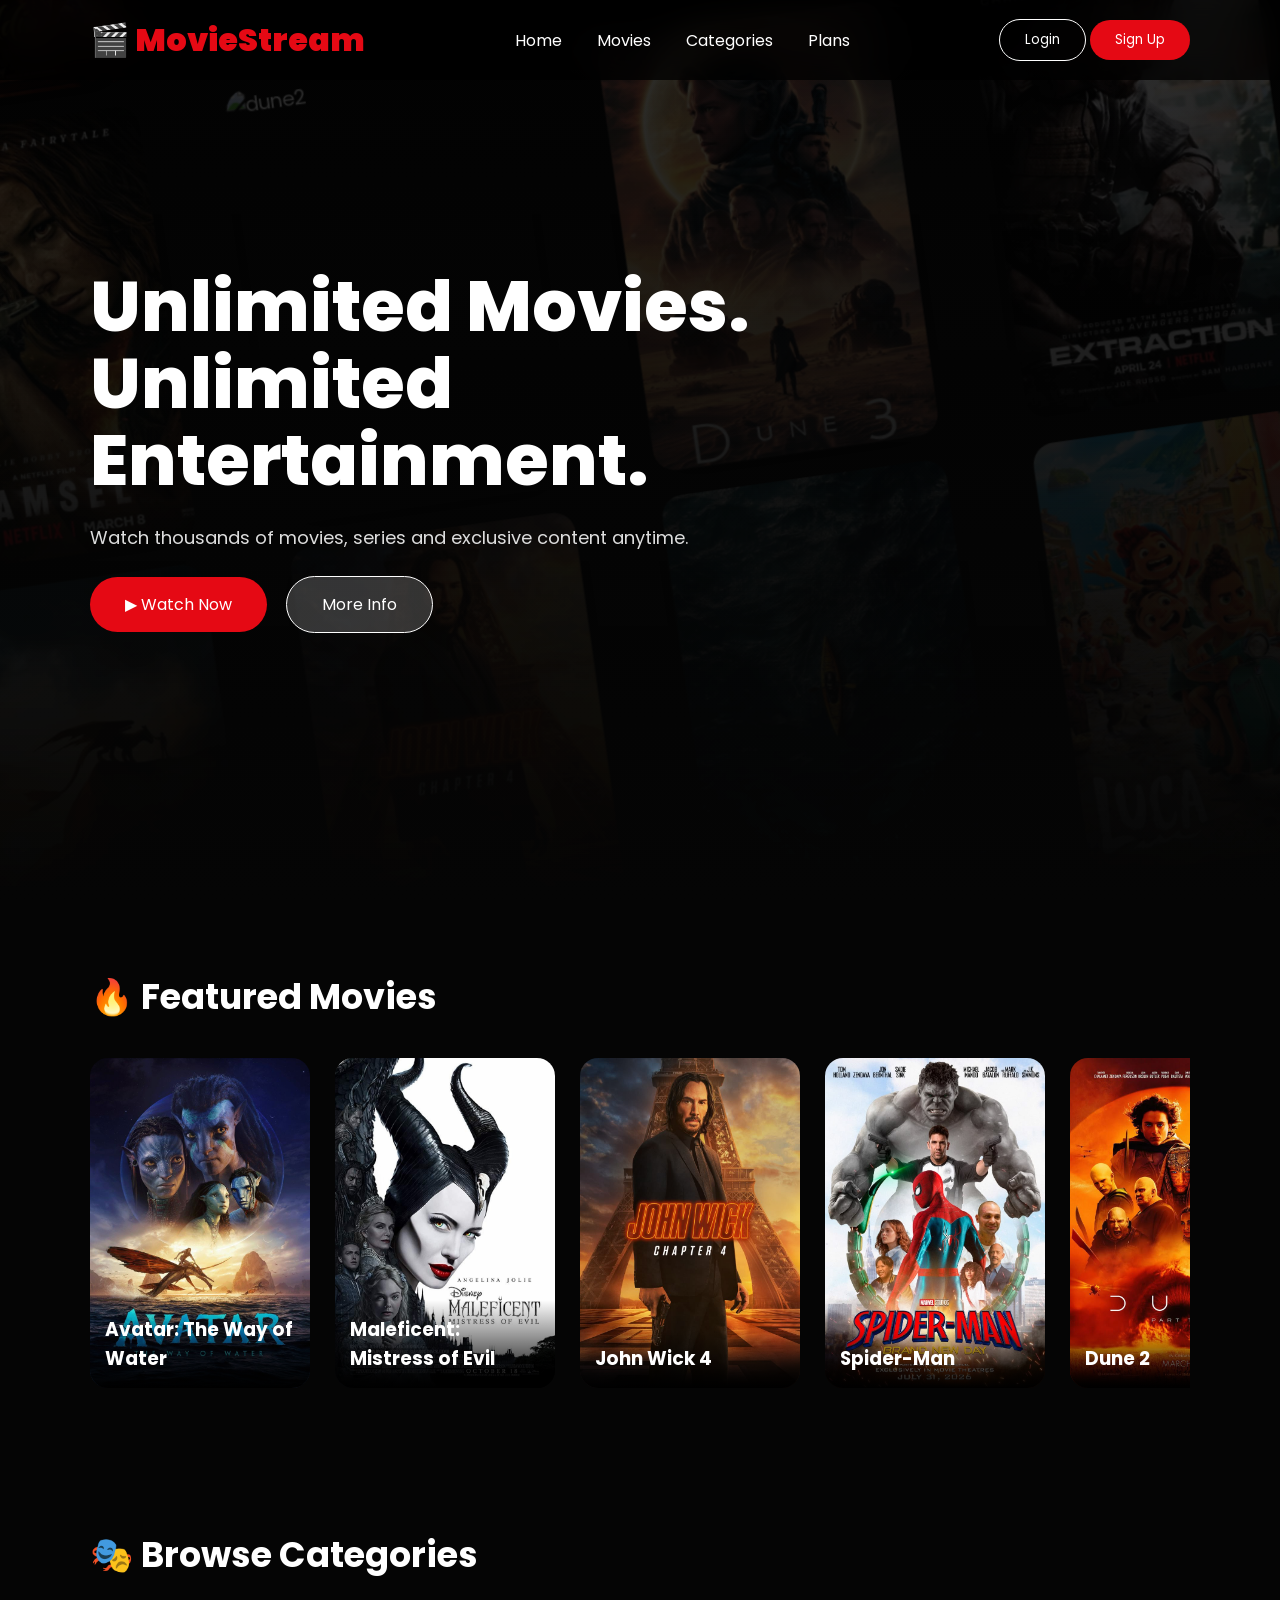
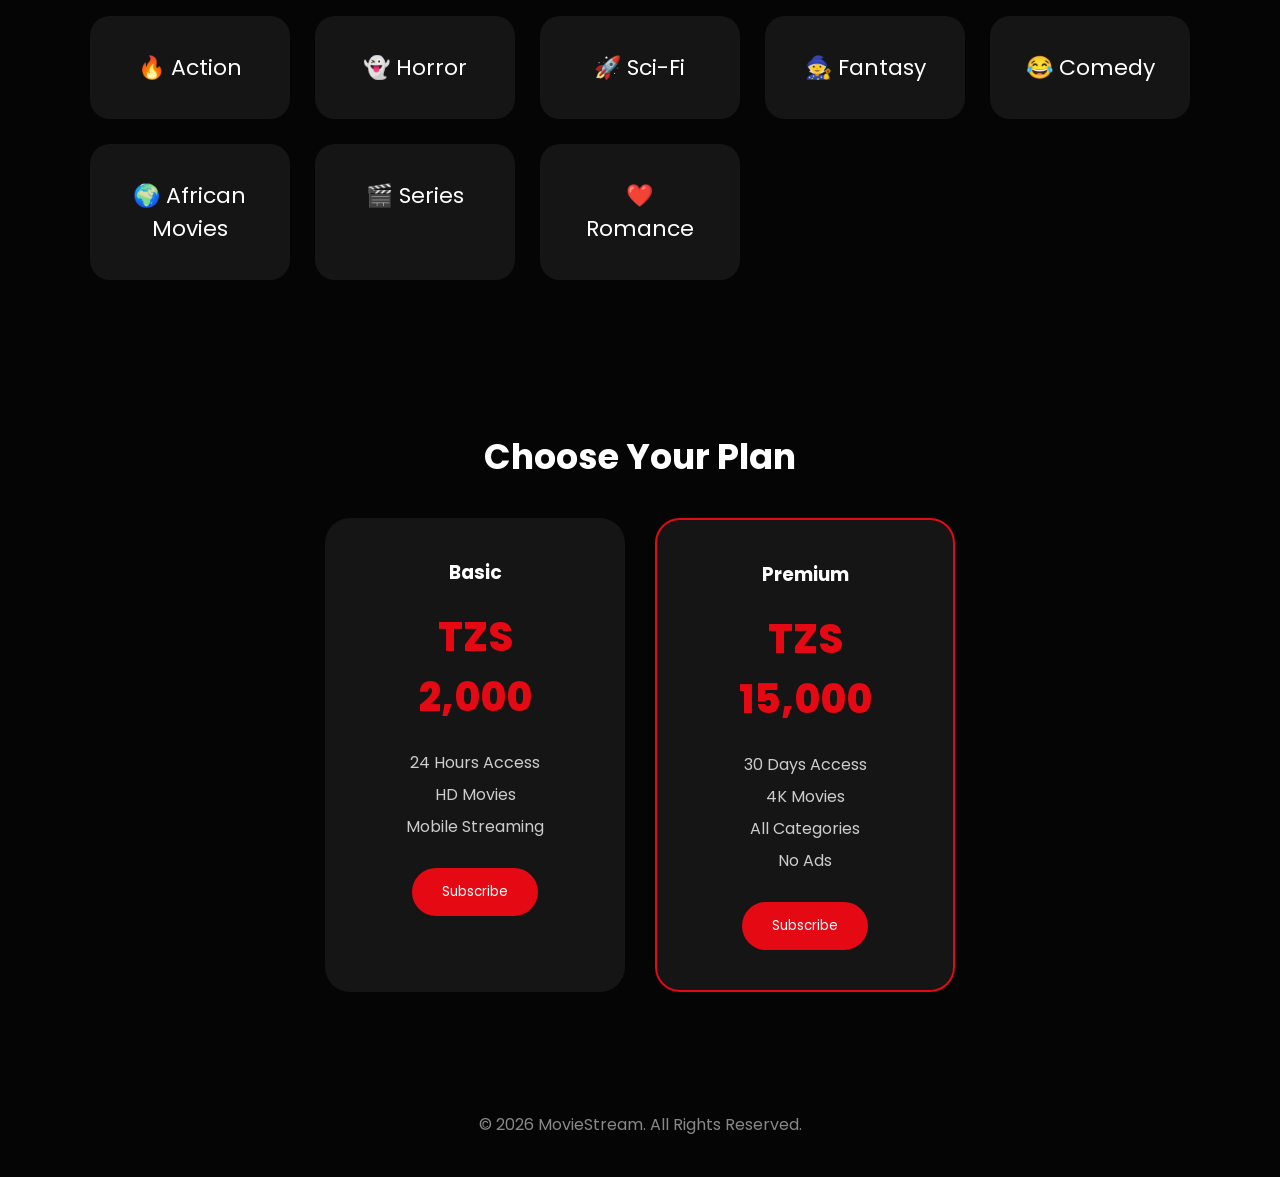
==== commit 3aa12e6f: "Update index.html" ====
--- a/index.html
+++ b/index.html
@@ -171,7 +171,7 @@
 
 <div class="card">
 
-<img src="images/spiderman.jpg">
+<img src="images/spiderman1.jpg">
 
 <h3>
 Spider-Man
@@ -185,7 +185,7 @@
 
 <div class="card">
 
-<img src="images/dune2.jpg">
+<img src="images/dune.jpg">
 
 <h3>
 Dune 2
--- a/style.css
+++ b/style.css
@@ -1,6 +1,6 @@
-/* ==============================
-   MOVIESTREAM PREMIUM CSS
-================================*/
+/* ==================================
+   MOVIESTREAM UPDATED STYLE
+================================== */
 
 
 @import url('https://fonts.googleapis.com/css2?family=Poppins:wght@300;400;500;600;700;800&display=swap');
@@ -16,7 +16,7 @@
 
 body{
 
-    background:#070707;
+    background:#050505;
     color:white;
     overflow-x:hidden;
 
@@ -30,245 +30,400 @@
 }
 
 
-
-/* ==============================
- HEADER
-================================*/
+/* ==================================
+HEADER
+================================== */
 
 
 header{
 
     position:fixed;
+
     top:0;
+
     width:100%;
+
     height:80px;
 
     padding:0 7%;
 
     display:flex;
+
+    align-items:center;
+
     justify-content:space-between;
+
+    background:rgba(0,0,0,.65);
+
+    backdrop-filter:blur(15px);
+
+    z-index:1000;
+
+}
+
+
+.logo{
+
+    font-size:32px;
+
+    font-weight:900;
+
+    color:#e50914;
+
+}
+
+
+
+nav{
+
+    display:flex;
+
+    gap:35px;
+
+}
+
+
+nav a{
+
+    text-decoration:none;
+
+    color:white;
+
+    transition:.3s;
+
+}
+
+
+nav a:hover{
+
+    color:#e50914;
+
+}
+
+
+
+.buttons button{
+
+    padding:10px 25px;
+
+    border-radius:30px;
+
+    cursor:pointer;
+
+}
+
+
+.login{
+
+    background:none;
+
+    color:white;
+
+    border:1px solid white;
+
+}
+
+
+.signup{
+
+    background:#e50914;
+
+    color:white;
+
+    border:none;
+
+}
+
+
+
+/* ==================================
+HERO
+================================== */
+
+
+.hero{
+
+    min-height:100vh;
+
+    width:100%;
+
+    position:relative;
+
+    overflow:hidden;
+
+    display:flex;
+
     align-items:center;
 
-    background:rgba(0,0,0,0.75);
-
-    backdrop-filter:blur(15px);
-
-    z-index:1000;
-
-}
-
-
-
-.logo{
-
-    font-size:32px;
-
-    font-weight:900;
-
-    color:#e50914;
-
-    letter-spacing:1px;
-
-}
-
-
-
-nav{
-
-    display:flex;
-
-    gap:35px;
-
-}
-
-
-
-nav a{
+    padding:0 7%;
+
+}
+
+
+
+
+
+/* MOVING POSTER WALL */
+
+
+.poster-background{
+
+
+    position:absolute;
+
+
+    top:-250px;
+
+    left:-250px;
+
+
+    width:calc(100% + 500px);
+
+    height:calc(100% + 500px);
+
+
+    display:grid;
+
+
+    grid-template-columns:repeat(6,1fr);
+
+
+    gap:20px;
+
+
+    transform:rotate(-8deg) scale(1.25);
+
+
+    opacity:.65;
+
+
+    filter:brightness(45%);
+
+
+    z-index:0;
+
+
+    animation:posterMove 45s linear infinite;
+
+
+}
+
+
+
+
+.poster-background img{
+
+
+    width:230px;
+
+
+    height:350px;
+
+
+    object-fit:cover;
+
+
+    border-radius:18px;
+
+
+    box-shadow:0 10px 30px black;
+
+
+}
+
+
+
+
+
+@keyframes posterMove{
+
+
+    from{
+
+
+        transform:
+        rotate(-8deg)
+        scale(1.25)
+        translateY(0);
+
+
+    }
+
+
+    to{
+
+
+        transform:
+        rotate(-8deg)
+        scale(1.25)
+        translateY(-700px);
+
+
+    }
+
+
+}
+
+
+
+
+
+
+
+/* DARK CINEMA OVERLAY */
+
+
+.hero::after{
+
+
+    content:"";
+
+
+    position:absolute;
+
+
+    inset:0;
+
+
+    background:
+
+    linear-gradient(
+
+    to bottom,
+
+    rgba(0,0,0,.35),
+
+    #050505
+
+    );
+
+
+    z-index:1;
+
+
+}
+
+
+
+
+
+
+.overlay{
+
+
+    position:relative;
+
+
+    z-index:2;
+
+
+    max-width:750px;
+
+
+}
+
+
+
+.overlay h1{
+
+
+    font-size:70px;
+
+
+    line-height:1.1;
+
+
+    font-weight:800;
+
+
+}
+
+
+
+.overlay p{
+
+
+    margin:25px 0;
+
+
+    font-size:18px;
+
+
+    color:#ddd;
+
+
+}
+
+
+
+
+
+.hero-buttons button{
+
+
+    padding:15px 35px;
+
+
+    border-radius:40px;
+
+
+    margin-right:15px;
+
+
+    cursor:pointer;
+
+
+    font-size:16px;
+
+
+}
+
+
+
+.watch{
+
+
+    background:#e50914;
+
 
     color:white;
 
-    text-decoration:none;
-
-    font-size:15px;
-
-    transition:.3s;
-
-}
-
-
-nav a:hover{
-
-    color:#e50914;
-
-}
-
-
-
-.buttons button{
-
-    padding:10px 25px;
-
-    border-radius:30px;
-
-    cursor:pointer;
-
-    font-weight:600;
-
-}
-
-
-
-.login{
-
-    background:none;
+
+    border:none;
+
+
+}
+
+
+
+.info{
+
+
+    background:#ffffff30;
+
+
+    color:white;
+
 
     border:1px solid white;
 
-    color:white;
-
-}
-
-
-
-.signup{
-
-    background:#e50914;
-
-    border:none;
-
-    color:white;
-
-}
-
-
-
-
-
-/* ==============================
- HERO
-================================*/
-
-
-.hero{
-
-    height:100vh;
-
-    position:relative;
-
-    display:flex;
-
-    align-items:center;
-
-    padding:0 7%;
-
-    overflow:hidden;
-
-}
-
-
-
-.hero-bg{
-
-    position:absolute;
-
-    inset:0;
-
-    background-size:cover;
-
-    background-position:center;
-
-    filter:brightness(35%);
-
-    transition:1.5s ease;
-
-    z-index:-1;
-
-}
-
-
-
-.overlay{
-
-    max-width:700px;
-
-}
-
-
-
-.overlay h1{
-
-    font-size:70px;
-
-    line-height:1.1;
-
-    font-weight:800;
-
-}
-
-
-
-.overlay p{
-
-    margin:25px 0;
-
-    color:#ddd;
-
-    font-size:18px;
-
-}
-
-
-
-.hero-buttons button{
-
-    padding:15px 35px;
-
-    border-radius:40px;
-
-    cursor:pointer;
-
-    margin-right:15px;
-
-    font-size:16px;
-
-}
-
-
-
-.watch{
-
-    background:#e50914;
-
-    border:none;
-
-    color:white;
-
-}
-
-
-
-.info{
-
-    background:#ffffff30;
-
-    border:1px solid white;
-
-    color:white;
-
-}
-
-
-
-
-
-/* ==============================
- MOVIES
-================================*/
+
+}
+
+
+
+
+
+/* ==================================
+MOVIE CARDS
+================================== */
 
 
 .trending{
 
-    padding:70px 7%;
+
+padding:70px 7%;
+
 
 }
 
@@ -278,21 +433,26 @@
 .categories h2,
 .pricing h2{
 
-    font-size:35px;
-
-    margin-bottom:35px;
-
-}
+
+font-size:35px;
+
+margin-bottom:35px;
+
+
+}
+
 
 
 
 .movies{
 
-    display:flex;
-
-    gap:25px;
-
-    overflow-x:auto;
+
+display:flex;
+
+gap:25px;
+
+overflow-x:auto;
+
 
 }
 
@@ -300,7 +460,7 @@
 
 .movies::-webkit-scrollbar{
 
-    display:none;
+display:none;
 
 }
 
@@ -308,21 +468,21 @@
 
 .card{
 
-    min-width:220px;
-
-    height:330px;
-
-    background:#151515;
-
-    border-radius:18px;
-
-    overflow:hidden;
-
-    position:relative;
-
-    cursor:pointer;
-
-    transition:.4s;
+
+min-width:220px;
+
+height:330px;
+
+position:relative;
+
+overflow:hidden;
+
+border-radius:18px;
+
+cursor:pointer;
+
+transition:.4s;
+
 
 }
 
@@ -330,13 +490,15 @@
 
 .card img{
 
-    width:100%;
-
-    height:100%;
-
-    object-fit:cover;
-
-    transition:.5s;
+
+width:100%;
+
+height:100%;
+
+object-fit:cover;
+
+transition:.5s;
+
 
 }
 
@@ -344,18 +506,25 @@
 
 .card h3{
 
-    position:absolute;
-
-    bottom:0;
-
-    width:100%;
-
-    padding:15px;
-
-    background:linear-gradient(
-    transparent,
-    black
-    );
+
+position:absolute;
+
+bottom:0;
+
+width:100%;
+
+padding:15px;
+
+background:
+
+linear-gradient(
+
+transparent,
+
+black
+
+);
+
 
 }
 
@@ -363,7 +532,9 @@
 
 .card:hover{
 
-    transform:translateY(-12px);
+
+transform:translateY(-12px);
+
 
 }
 
@@ -371,22 +542,26 @@
 
 .card:hover img{
 
-    transform:scale(1.15);
-
-}
-
-
-
-
-
-/* ==============================
- CATEGORIES
-================================*/
+
+transform:scale(1.15);
+
+
+}
+
+
+
+
+
+/* ==================================
+CATEGORIES
+================================== */
 
 
 .categories{
 
-    padding:70px 7%;
+
+padding:70px 7%;
+
 
 }
 
@@ -394,12 +569,17 @@
 
 .grid{
 
-    display:grid;
-
-    grid-template-columns:
-    repeat(auto-fit,minmax(200px,1fr));
-
-    gap:25px;
+
+display:grid;
+
+
+grid-template-columns:
+
+repeat(auto-fit,minmax(200px,1fr));
+
+
+gap:25px;
+
 
 }
 
@@ -407,19 +587,24 @@
 
 .category{
 
-    padding:35px;
-
-    text-align:center;
-
-    border-radius:20px;
-
-    background:#151515;
-
-    font-size:22px;
-
-    font-weight:600;
-
-    transition:.4s;
+
+background:#151515;
+
+
+padding:35px;
+
+
+text-align:center;
+
+
+border-radius:20px;
+
+
+font-size:22px;
+
+
+transition:.3s;
+
 
 }
 
@@ -427,26 +612,29 @@
 
 .category:hover{
 
-    background:#e50914;
-
-    transform:translateY(-10px);
-
-}
-
-
-
-
-
-/* ==============================
- PLANS
-================================*/
+
+background:#e50914;
+
+
+}
+
+
+
+
+
+/* ==================================
+PLANS
+================================== */
 
 
 .pricing{
 
-    padding:80px 7%;
-
-    text-align:center;
+
+padding:80px 7%;
+
+
+text-align:center;
+
 
 }
 
@@ -454,13 +642,18 @@
 
 .plans{
 
-    display:flex;
-
-    justify-content:center;
-
-    gap:30px;
-
-    flex-wrap:wrap;
+
+display:flex;
+
+
+justify-content:center;
+
+
+gap:30px;
+
+
+flex-wrap:wrap;
+
 
 }
 
@@ -468,13 +661,18 @@
 
 .plan{
 
-    background:#151515;
-
-    width:300px;
-
-    padding:40px;
-
-    border-radius:25px;
+
+background:#151515;
+
+
+width:300px;
+
+
+padding:40px;
+
+
+border-radius:25px;
+
 
 }
 
@@ -482,7 +680,9 @@
 
 .plan.featured{
 
-    border:2px solid #e50914;
+
+border:2px solid #e50914;
+
 
 }
 
@@ -490,13 +690,18 @@
 
 .price{
 
-    color:#e50914;
-
-    font-size:40px;
-
-    font-weight:800;
-
-    margin:20px;
+
+font-size:40px;
+
+
+font-weight:800;
+
+
+color:#e50914;
+
+
+margin:20px;
+
 
 }
 
@@ -504,11 +709,15 @@
 
 .plan ul{
 
-    list-style:none;
-
-    color:#ccc;
-
-    line-height:2;
+
+list-style:none;
+
+
+line-height:2;
+
+
+color:#ccc;
+
 
 }
 
@@ -516,48 +725,57 @@
 
 .plan button{
 
-    margin-top:25px;
-
-    padding:14px 30px;
-
-    border:none;
-
-    border-radius:30px;
-
-    background:#e50914;
-
-    color:white;
-
-}
-
-
-
-
-
-/* ==============================
- FOOTER
-================================*/
+
+margin-top:25px;
+
+
+padding:14px 30px;
+
+
+border:none;
+
+
+border-radius:30px;
+
+
+background:#e50914;
+
+
+color:white;
+
+
+}
+
+
+
+
+
+/* ==================================
+FOOTER
+================================== */
 
 
 footer{
 
-    text-align:center;
-
-    padding:40px;
-
-    color:#888;
-
-    border-top:1px solid #222;
-
-}
-
-
-
-
-
-/* ==============================
- MOBILE
-================================*/
+
+padding:40px;
+
+
+text-align:center;
+
+
+color:#888;
+
+
+}
+
+
+
+
+
+/* ==================================
+MOBILE
+================================== */
 
 
 @media(max-width:800px){
@@ -565,26 +783,39 @@
 
 nav{
 
-    display:none;
+display:none;
 
 }
 
 
 .overlay h1{
 
-    font-size:40px;
-
-}
-
-
-
-.card{
-
-    min-width:170px;
-
-    height:250px;
-
-}
-
-
-   }
+font-size:40px;
+
+}
+
+
+
+.poster-background{
+
+
+grid-template-columns:repeat(3,1fr);
+
+
+}
+
+
+
+.poster-background img{
+
+
+width:160px;
+
+height:240px;
+
+
+}
+
+
+
+       }
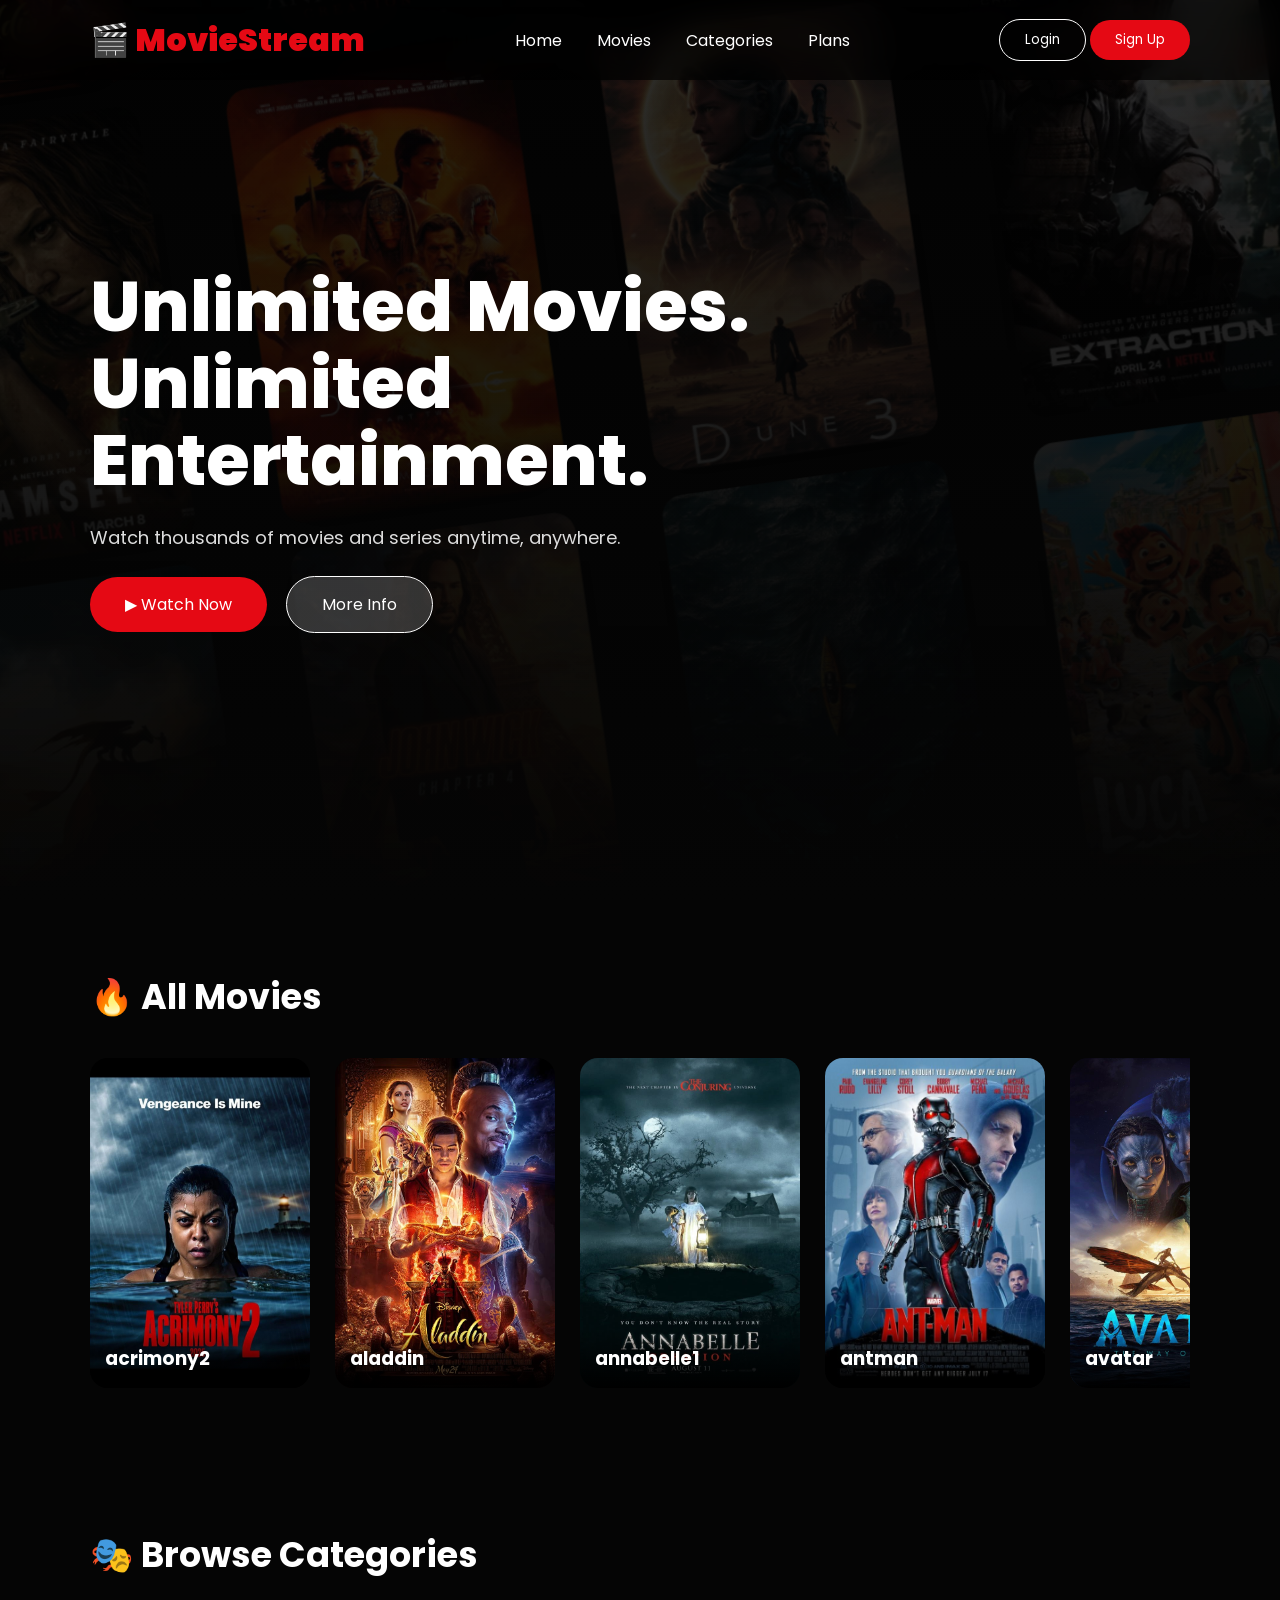
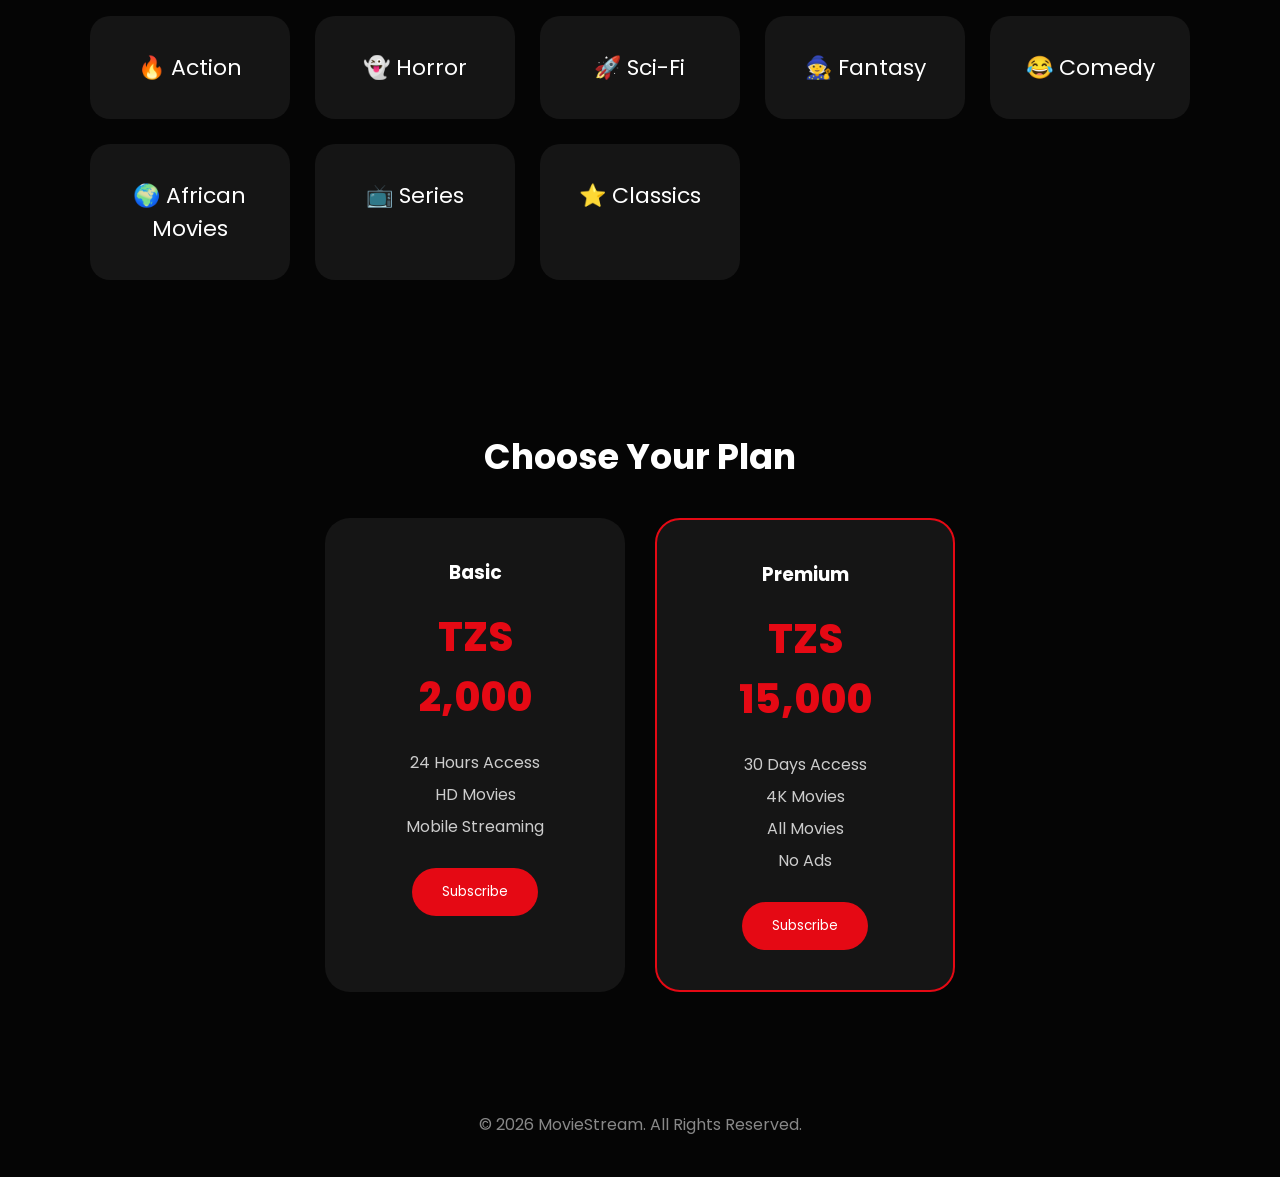
==== commit 8dee4f46: "Refactor text content in index.html Updated text content for clarity and consistency, including chan" ====
--- a/index.html
+++ b/index.html
@@ -4,6 +4,7 @@
 <head>
 
 <meta charset="UTF-8">
+
 <meta name="viewport" content="width=device-width, initial-scale=1.0">
 
 <title>MovieStream | Premium Movies</title>
@@ -45,6 +46,7 @@
 
 </div>
 
+
 </header>
 
 
@@ -55,8 +57,6 @@
 
 <section class="hero">
 
-
-<!-- JavaScript creates movie posters here -->
 
 <div class="poster-background" id="poster-background"></div>
 
@@ -73,28 +73,21 @@
 
 
 <p>
-
-Watch thousands of movies, series and exclusive
-content anytime.
-
+Watch thousands of movies and series anytime,
+anywhere.
 </p>
 
 
 
 <div class="hero-buttons">
 
-
 <button class="watch">
-
 ▶ Watch Now
-
 </button>
 
 
 <button class="info">
-
 More Info
-
 </button>
 
 
@@ -112,88 +105,21 @@
 
 
 
-<!-- FEATURED MOVIES -->
+
+<!-- MOVIE CATALOG -->
 
 
 <section class="trending" id="movies">
 
 
 <h2>
-
-🔥 Featured Movies
-
+🔥 All Movies
 </h2>
 
 
-
-<div class="movies">
-
-
-
-<div class="card">
-
-<img src="images/avatar.jpg">
-
-<h3>
-Avatar: The Way of Water
-</h3>
-
-</div>
-
-
-
-<div class="card">
-
-<img src="images/maleficent.jpg">
-
-<h3>
-Maleficent: Mistress of Evil
-</h3>
-
-</div>
-
-
-
-
-<div class="card">
-
-<img src="images/johnwick4.jpg">
-
-<h3>
-John Wick 4
-</h3>
-
-</div>
-
-
-
-
-
-<div class="card">
-
-<img src="images/spiderman1.jpg">
-
-<h3>
-Spider-Man
-</h3>
-
-</div>
-
-
-
-
-
-<div class="card">
-
-<img src="images/dune.jpg">
-
-<h3>
-Dune 2
-</h3>
-
-</div>
-
-
+<div class="movies" id="movie-container">
+
+<!-- JavaScript adds movies here -->
 
 </div>
 
@@ -219,6 +145,7 @@
 </h2>
 
 
+
 <div class="grid">
 
 
@@ -253,12 +180,12 @@
 
 
 <div class="category">
-🎬 Series
-</div>
-
-
-<div class="category">
-❤️ Romance
+📺 Series
+</div>
+
+
+<div class="category">
+⭐ Classics
 </div>
 
 
@@ -342,19 +269,17 @@
 </div>
 
 
-
 <ul>
 
 <li>30 Days Access</li>
 
 <li>4K Movies</li>
 
-<li>All Categories</li>
+<li>All Movies</li>
 
 <li>No Ads</li>
 
 </ul>
-
 
 
 <button>
@@ -366,6 +291,7 @@
 
 
 
+
 </div>
 
 
@@ -378,22 +304,20 @@
 
 
 <footer>
-
 
 <p>
 © 2026 MovieStream. All Rights Reserved.
 </p>
 
-
 </footer>
 
 
 
 
+
 <script src="script.js"></script>
 
 
 </body>
 
-
-  </html>
+</html>
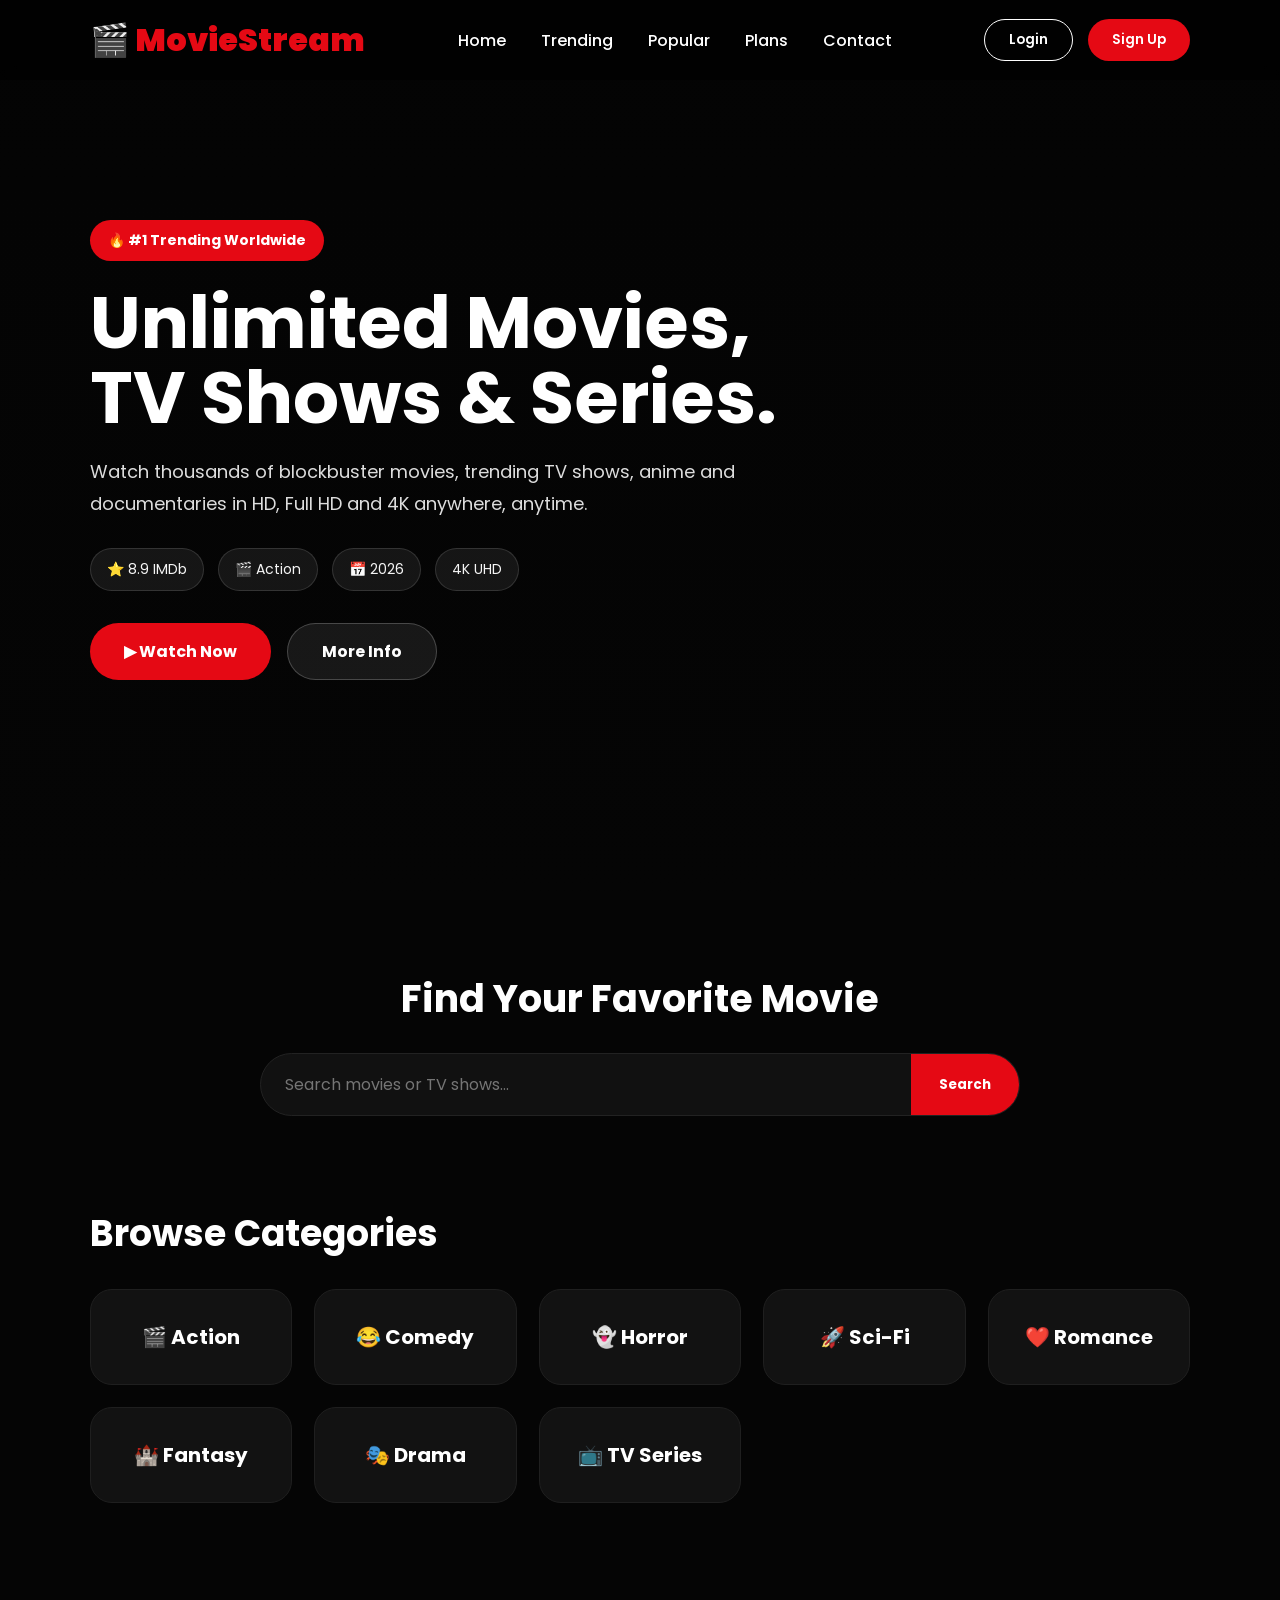
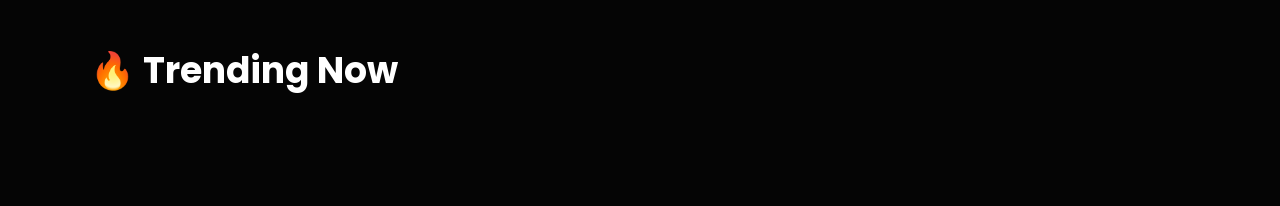
==== commit 0bbf0242: "Revise HTML structure and improve navigation Updated the title and added preconnect links for fonts." ====
--- a/index.html
+++ b/index.html
@@ -7,317 +7,188 @@
 
 <meta name="viewport" content="width=device-width, initial-scale=1.0">
 
-<title>MovieStream | Premium Movies</title>
+<title>MovieStream | Unlimited Movies & TV Shows</title>
 
 <link rel="stylesheet" href="style.css">
 
+<link rel="preconnect" href="https://fonts.googleapis.com">
+
+<link rel="preconnect" href="https://fonts.gstatic.com" crossorigin>
+
+<link href="https://fonts.googleapis.com/css2?family=Poppins:wght@300;400;500;600;700;800&display=swap" rel="stylesheet">
+
 </head>
 
-
 <body>
-
 
 <header>
 
 <div class="logo">
+
 🎬 MovieStream
+
 </div>
-
 
 <nav>
 
 <a href="#">Home</a>
-<a href="#movies">Movies</a>
-<a href="#categories">Categories</a>
+
+<a href="#trending">Trending</a>
+
+<a href="#popular">Popular</a>
+
 <a href="#plans">Plans</a>
+
+<a href="#footer">Contact</a>
 
 </nav>
 
-
 <div class="buttons">
 
-<button class="login">
-Login
+<button class="login">Login</button>
+
+<button class="signup">Sign Up</button>
+
+</div>
+
+</header>
+
+<section class="hero">
+
+<div id="poster-background" class="poster-background"></div>
+
+<div class="overlay">
+
+<span class="featured">
+
+🔥 #1 Trending Worldwide
+
+</span>
+
+<h1>
+
+Unlimited Movies,<br>
+
+TV Shows & Series.
+
+</h1>
+
+<p>
+
+Watch thousands of blockbuster movies, trending TV shows, anime and documentaries in HD, Full HD and 4K anywhere, anytime.
+
+</p>
+
+<div class="hero-info">
+
+<span>⭐ 8.9 IMDb</span>
+
+<span>🎬 Action</span>
+
+<span>📅 2026</span>
+
+<span>4K UHD</span>
+
+</div>
+
+<div class="hero-buttons">
+
+<button class="watch">
+
+▶ Watch Now
+
 </button>
 
-<button class="signup">
-Sign Up
+<button class="info">
+
+More Info
+
 </button>
 
 </div>
 
+</div>
 
-</header>
+</section>
 
+<section class="search-section">
 
+<h2>
 
+Find Your Favorite Movie
 
+</h2>
 
-<!-- HERO SECTION -->
+<div class="search-box">
 
-<section class="hero">
+<input
 
+type="text"
 
-<div class="poster-background" id="poster-background"></div>
+id="searchInput"
 
+placeholder="Search movies or TV shows...">
 
+<button>
 
-<div class="overlay">
+Search
 
-
-<h1>
-Unlimited Movies.
-<br>
-Unlimited Entertainment.
-</h1>
-
-
-<p>
-Watch thousands of movies and series anytime,
-anywhere.
-</p>
-
-
-
-<div class="hero-buttons">
-
-<button class="watch">
-▶ Watch Now
 </button>
-
-
-<button class="info">
-More Info
-</button>
-
 
 </div>
 
+</section>
+
+<section class="categories">
+
+<h2>
+
+Browse Categories
+
+</h2>
+
+<div class="grid">
+
+<div class="category">🎬 Action</div>
+
+<div class="category">😂 Comedy</div>
+
+<div class="category">👻 Horror</div>
+
+<div class="category">🚀 Sci-Fi</div>
+
+<div class="category">❤️ Romance</div>
+
+<div class="category">🏰 Fantasy</div>
+
+<div class="category">🎭 Drama</div>
+
+<div class="category">📺 TV Series</div>
 
 </div>
 
+</section>
+
+<section id="trending" class="trending">
+
+<h2>
+
+🔥 Trending Now
+
+</h2>
+
+<div
+
+class="movies"
+
+id="movie-container">
+
+</div>
 
 </section>
 
-
-
-
-
-
-
-
-<!-- MOVIE CATALOG -->
-
-
-<section class="trending" id="movies">
-
-
-<h2>
-🔥 All Movies
-</h2>
-
-
-<div class="movies" id="movie-container">
-
-<!-- JavaScript adds movies here -->
-
-</div>
-
-
-</section>
-
-
-
-
-
-
-
-
-
-<!-- CATEGORIES -->
-
-
-<section class="categories" id="categories">
-
-
-<h2>
-🎭 Browse Categories
-</h2>
-
-
-
-<div class="grid">
-
-
-<div class="category">
-🔥 Action
-</div>
-
-
-<div class="category">
-👻 Horror
-</div>
-
-
-<div class="category">
-🚀 Sci-Fi
-</div>
-
-
-<div class="category">
-🧙 Fantasy
-</div>
-
-
-<div class="category">
-😂 Comedy
-</div>
-
-
-<div class="category">
-🌍 African Movies
-</div>
-
-
-<div class="category">
-📺 Series
-</div>
-
-
-<div class="category">
-⭐ Classics
-</div>
-
-
-</div>
-
-
-</section>
-
-
-
-
-
-
-
-
-
-<!-- SUBSCRIPTION PLANS -->
-
-
-<section class="pricing" id="plans">
-
-
-<h2>
-Choose Your Plan
-</h2>
-
-
-
-<div class="plans">
-
-
-
-<div class="plan">
-
-
-<h3>
-Basic
-</h3>
-
-
-<div class="price">
-TZS 2,000
-</div>
-
-
-<ul>
-
-<li>24 Hours Access</li>
-
-<li>HD Movies</li>
-
-<li>Mobile Streaming</li>
-
-</ul>
-
-
-<button>
-Subscribe
-</button>
-
-
-</div>
-
-
-
-
-
-
-
-
-<div class="plan featured">
-
-
-<h3>
-Premium
-</h3>
-
-
-<div class="price">
-TZS 15,000
-</div>
-
-
-<ul>
-
-<li>30 Days Access</li>
-
-<li>4K Movies</li>
-
-<li>All Movies</li>
-
-<li>No Ads</li>
-
-</ul>
-
-
-<button>
-Subscribe
-</button>
-
-
-</div>
-
-
-
-
-</div>
-
-
-</section>
-
-
-
-
-
-
-
-<footer>
-
-<p>
-© 2026 MovieStream. All Rights Reserved.
-</p>
-
-</footer>
-
-
-
-
-
 <script src="script.js"></script>
-
 
 </body>
 
-</html>
+  </html>
--- a/style.css
+++ b/style.css
@@ -1,10 +1,8 @@
-/* ==================================
-   MOVIESTREAM UPDATED STYLE
-================================== */
-
+/* =====================================
+   MOVIESTREAM PRO STYLE
+===================================== */
 
 @import url('https://fonts.googleapis.com/css2?family=Poppins:wght@300;400;500;600;700;800&display=swap');
-
 
 *{
     margin:0;
@@ -13,809 +11,565 @@
     font-family:'Poppins',sans-serif;
 }
 
-
 body{
-
     background:#050505;
     color:white;
     overflow-x:hidden;
-
-}
-
+}
 
 html{
-
     scroll-behavior:smooth;
-
-}
-
-
-/* ==================================
-HEADER
-================================== */
-
-
+}
+
+/* HEADER */
 header{
-
     position:fixed;
-
     top:0;
-
     width:100%;
-
     height:80px;
-
     padding:0 7%;
-
-    display:flex;
-
+    display:flex;
     align-items:center;
-
     justify-content:space-between;
-
     background:rgba(0,0,0,.65);
-
     backdrop-filter:blur(15px);
-
     z-index:1000;
-
-}
-
+}
 
 .logo{
-
     font-size:32px;
-
     font-weight:900;
-
     color:#e50914;
-
-}
-
-
+}
 
 nav{
-
-    display:flex;
-
+    display:flex;
     gap:35px;
-
-}
-
+}
 
 nav a{
-
+    color:white;
     text-decoration:none;
-
-    color:white;
-
+    font-weight:500;
     transition:.3s;
-
-}
-
+}
 
 nav a:hover{
-
     color:#e50914;
-
-}
-
-
+}
+
+.buttons{
+    display:flex;
+    gap:15px;
+}
 
 .buttons button{
-
-    padding:10px 25px;
-
+    padding:10px 24px;
     border-radius:30px;
-
+    border:none;
     cursor:pointer;
-
-}
-
+    font-weight:600;
+}
 
 .login{
-
-    background:none;
-
-    color:white;
-
-    border:1px solid white;
-
-}
-
+    background:transparent;
+    border:1px solid white !important;
+    color:white;
+}
 
 .signup{
-
     background:#e50914;
-
-    color:white;
-
+    color:white;
+}
+
+/* HERO */
+.hero{
+    min-height:100vh;
+    position:relative;
+    overflow:hidden;
+    display:flex;
+    align-items:center;
+    padding:0 7%;
+}
+
+.poster-background{
+    position:absolute;
+    top:-200px;
+    left:-200px;
+    width:calc(100% + 400px);
+    height:calc(100% + 400px);
+    display:grid;
+    grid-template-columns:repeat(6,1fr);
+    gap:18px;
+    transform:rotate(-8deg) scale(1.2);
+    opacity:.65;
+    filter:brightness(45%);
+    animation:posterMove 45s linear infinite;
+    z-index:0;
+}
+
+.poster-background img{
+    width:230px;
+    height:340px;
+    object-fit:cover;
+    border-radius:16px;
+}
+
+@keyframes posterMove{
+    from{
+        transform:rotate(-8deg) scale(1.2) translateY(0);
+    }
+    to{
+        transform:rotate(-8deg) scale(1.2) translateY(-700px);
+    }
+}
+
+.hero::after{
+    content:'';
+    position:absolute;
+    inset:0;
+    background:linear-gradient(to bottom, rgba(0,0,0,.25), #050505);
+    z-index:1;
+}
+
+.overlay{
+    position:relative;
+    z-index:2;
+    max-width:760px;
+}
+
+.featured{
+    display:inline-block;
+    background:#e50914;
+    padding:10px 18px;
+    border-radius:999px;
+    font-size:14px;
+    font-weight:700;
+    margin-bottom:24px;
+}
+
+.overlay h1{
+    font-size:72px;
+    line-height:1.05;
+    margin-bottom:20px;
+}
+
+.overlay p{
+    font-size:18px;
+    line-height:1.8;
+    color:#ddd;
+    margin-bottom:28px;
+}
+
+.hero-info{
+    display:flex;
+    flex-wrap:wrap;
+    gap:14px;
+    margin-bottom:32px;
+}
+
+.hero-info span{
+    background:#ffffff12;
+    border:1px solid #ffffff20;
+    padding:10px 16px;
+    border-radius:999px;
+    font-size:14px;
+    color:#f5f5f5;
+}
+
+.hero-buttons{
+    display:flex;
+    gap:16px;
+    flex-wrap:wrap;
+}
+
+.watch,
+.info{
+    padding:15px 34px;
+    border-radius:999px;
     border:none;
-
-}
-
-
-
-/* ==================================
-HERO
-================================== */
-
-
-.hero{
-
-    min-height:100vh;
-
-    width:100%;
-
-    position:relative;
-
+    cursor:pointer;
+    font-size:16px;
+    font-weight:700;
+}
+
+.watch{
+    background:#e50914;
+    color:white;
+}
+
+.info{
+    background:#ffffff14;
+    border:1px solid #ffffff35;
+    color:white;
+}
+
+/* SEARCH */
+.search-section{
+    padding:70px 7% 20px;
+    text-align:center;
+}
+
+.search-section h2{
+    font-size:38px;
+    margin-bottom:26px;
+}
+
+.search-box{
+    max-width:760px;
+    margin:0 auto;
+    display:flex;
+    background:#111;
+    border:1px solid #222;
+    border-radius:999px;
     overflow:hidden;
-
-    display:flex;
-
-    align-items:center;
-
-    padding:0 7%;
-
-}
-
-
-
-
-
-/* MOVING POSTER WALL */
-
-
-.poster-background{
-
-
-    position:absolute;
-
-
-    top:-250px;
-
-    left:-250px;
-
-
-    width:calc(100% + 500px);
-
-    height:calc(100% + 500px);
-
-
-    display:grid;
-
-
-    grid-template-columns:repeat(6,1fr);
-
-
-    gap:20px;
-
-
-    transform:rotate(-8deg) scale(1.25);
-
-
-    opacity:.65;
-
-
-    filter:brightness(45%);
-
-
-    z-index:0;
-
-
-    animation:posterMove 45s linear infinite;
-
-
-}
-
-
-
-
-.poster-background img{
-
-
-    width:230px;
-
-
-    height:350px;
-
-
-    object-fit:cover;
-
-
-    border-radius:18px;
-
-
-    box-shadow:0 10px 30px black;
-
-
-}
-
-
-
-
-
-@keyframes posterMove{
-
-
-    from{
-
-
-        transform:
-        rotate(-8deg)
-        scale(1.25)
-        translateY(0);
-
-
-    }
-
-
-    to{
-
-
-        transform:
-        rotate(-8deg)
-        scale(1.25)
-        translateY(-700px);
-
-
-    }
-
-
-}
-
-
-
-
-
-
-
-/* DARK CINEMA OVERLAY */
-
-
-.hero::after{
-
-
-    content:"";
-
-
-    position:absolute;
-
-
-    inset:0;
-
-
-    background:
-
-    linear-gradient(
-
-    to bottom,
-
-    rgba(0,0,0,.35),
-
-    #050505
-
-    );
-
-
-    z-index:1;
-
-
-}
-
-
-
-
-
-
-.overlay{
-
-
-    position:relative;
-
-
-    z-index:2;
-
-
-    max-width:750px;
-
-
-}
-
-
-
-.overlay h1{
-
-
-    font-size:70px;
-
-
-    line-height:1.1;
-
-
-    font-weight:800;
-
-
-}
-
-
-
-.overlay p{
-
-
-    margin:25px 0;
-
-
-    font-size:18px;
-
-
-    color:#ddd;
-
-
-}
-
-
-
-
-
-.hero-buttons button{
-
-
-    padding:15px 35px;
-
-
-    border-radius:40px;
-
-
-    margin-right:15px;
-
-
+}
+
+.search-box input{
+    flex:1;
+    padding:18px 24px;
+    border:none;
+    background:transparent;
+    color:white;
+    font-size:16px;
+    outline:none;
+}
+
+.search-box button{
+    padding:18px 28px;
+    border:none;
+    background:#e50914;
+    color:white;
+    font-weight:700;
     cursor:pointer;
-
-
-    font-size:16px;
-
-
-}
-
-
-
-.watch{
-
-
-    background:#e50914;
-
-
-    color:white;
-
-
-    border:none;
-
-
-}
-
-
-
-.info{
-
-
-    background:#ffffff30;
-
-
-    color:white;
-
-
-    border:1px solid white;
-
-
-}
-
-
-
-
-
-/* ==================================
-MOVIE CARDS
-================================== */
-
-
-.trending{
-
-
-padding:70px 7%;
-
-
-}
-
-
+}
+
+/* SECTIONS */
+.trending,
+.categories,
+.features,
+.pricing,
+.stats{
+    padding:70px 7%;
+}
 
 .trending h2,
 .categories h2,
+.features h2,
 .pricing h2{
-
-
-font-size:35px;
-
-margin-bottom:35px;
-
-
-}
-
-
-
-
+    font-size:36px;
+    margin-bottom:28px;
+}
+
+/* CATEGORY GRID */
+.grid{
+    display:grid;
+    grid-template-columns:repeat(auto-fit,minmax(180px,1fr));
+    gap:22px;
+}
+
+.category{
+    background:#121212;
+    border:1px solid #1f1f1f;
+    padding:32px 18px;
+    border-radius:22px;
+    text-align:center;
+    font-size:20px;
+    font-weight:700;
+    transition:.3s;
+}
+
+.category:hover{
+    transform:translateY(-6px);
+    background:#e50914;
+}
+
+/* MOVIE ROWS */
 .movies{
-
-
-display:flex;
-
-gap:25px;
-
-overflow-x:auto;
-
-
-}
-
-
+    display:flex;
+    gap:22px;
+    overflow-x:auto;
+    padding-bottom:10px;
+}
 
 .movies::-webkit-scrollbar{
-
-display:none;
-
-}
-
-
+    height:8px;
+}
+
+.movies::-webkit-scrollbar-thumb{
+    background:#333;
+    border-radius:999px;
+}
 
 .card{
-
-
-min-width:220px;
-
-height:330px;
-
-position:relative;
-
-overflow:hidden;
-
-border-radius:18px;
-
-cursor:pointer;
-
-transition:.4s;
-
-
-}
-
-
+    min-width:220px;
+    width:220px;
+    border-radius:20px;
+    overflow:hidden;
+    background:#0f0f0f;
+    border:1px solid #1b1b1b;
+    transition:.35s;
+}
+
+.card a{
+    text-decoration:none;
+    color:white;
+}
 
 .card img{
-
-
-width:100%;
-
-height:100%;
-
-object-fit:cover;
-
-transition:.5s;
-
-
-}
-
-
+    width:100%;
+    height:320px;
+    object-fit:cover;
+    display:block;
+}
 
 .card h3{
-
-
-position:absolute;
-
-bottom:0;
-
-width:100%;
-
-padding:15px;
-
-background:
-
-linear-gradient(
-
-transparent,
-
-black
-
-);
-
-
-}
-
-
+    padding:16px;
+    font-size:16px;
+    text-transform:capitalize;
+}
 
 .card:hover{
-
-
-transform:translateY(-12px);
-
-
-}
-
-
-
-.card:hover img{
-
-
-transform:scale(1.15);
-
-
-}
-
-
-
-
-
-/* ==================================
-CATEGORIES
-================================== */
-
-
-.categories{
-
-
-padding:70px 7%;
-
-
-}
-
-
-
-.grid{
-
-
-display:grid;
-
-
-grid-template-columns:
-
-repeat(auto-fit,minmax(200px,1fr));
-
-
-gap:25px;
-
-
-}
-
-
-
-.category{
-
-
-background:#151515;
-
-
-padding:35px;
-
-
-text-align:center;
-
-
-border-radius:20px;
-
-
-font-size:22px;
-
-
-transition:.3s;
-
-
-}
-
-
-
-.category:hover{
-
-
-background:#e50914;
-
-
-}
-
-
-
-
-
-/* ==================================
-PLANS
-================================== */
-
-
+    transform:translateY(-10px) scale(1.02);
+    border-color:#e50914;
+}
+
+/* FEATURES */
+.feature-grid{
+    display:grid;
+    grid-template-columns:repeat(auto-fit,minmax(240px,1fr));
+    gap:24px;
+}
+
+.feature-card{
+    background:#121212;
+    border:1px solid #1f1f1f;
+    border-radius:24px;
+    padding:30px;
+}
+
+.feature-card h3{
+    font-size:22px;
+    margin-bottom:12px;
+}
+
+.feature-card p{
+    color:#bdbdbd;
+    line-height:1.7;
+}
+
+/* PRICING */
 .pricing{
-
-
-padding:80px 7%;
-
-
-text-align:center;
-
-
-}
-
-
+    text-align:center;
+}
 
 .plans{
-
-
-display:flex;
-
-
-justify-content:center;
-
-
-gap:30px;
-
-
-flex-wrap:wrap;
-
-
-}
-
-
+    display:grid;
+    grid-template-columns:repeat(auto-fit,minmax(260px,1fr));
+    gap:28px;
+    margin-top:20px;
+}
 
 .plan{
-
-
-background:#151515;
-
-
-width:300px;
-
-
-padding:40px;
-
-
-border-radius:25px;
-
-
-}
-
-
+    background:#121212;
+    border:1px solid #222;
+    border-radius:28px;
+    padding:36px 28px;
+    position:relative;
+}
 
 .plan.featured{
-
-
-border:2px solid #e50914;
-
-
-}
-
-
+    border:2px solid #e50914;
+    transform:scale(1.03);
+}
+
+.plan h3{
+    font-size:28px;
+    margin-bottom:10px;
+}
 
 .price{
-
-
-font-size:40px;
-
-
-font-weight:800;
-
-
-color:#e50914;
-
-
-margin:20px;
-
-
-}
-
-
+    font-size:42px;
+    font-weight:800;
+    color:#e50914;
+    margin-bottom:20px;
+}
 
 .plan ul{
-
-
-list-style:none;
-
-
-line-height:2;
-
-
-color:#ccc;
-
-
-}
-
-
+    list-style:none;
+    text-align:left;
+    margin-bottom:28px;
+}
+
+.plan li{
+    padding:10px 0;
+    color:#ddd;
+}
 
 .plan button{
-
-
-margin-top:25px;
-
-
-padding:14px 30px;
-
-
-border:none;
-
-
-border-radius:30px;
-
-
-background:#e50914;
-
-
-color:white;
-
-
-}
-
-
-
-
-
-/* ==================================
-FOOTER
-================================== */
-
-
+    width:100%;
+    padding:14px;
+    border:none;
+    border-radius:999px;
+    background:#e50914;
+    color:white;
+    font-weight:700;
+    cursor:pointer;
+}
+
+/* STATS */
+.stats{
+    display:grid;
+    grid-template-columns:repeat(auto-fit,minmax(180px,1fr));
+    gap:24px;
+}
+
+.stat{
+    background:#101010;
+    border:1px solid #1d1d1d;
+    border-radius:24px;
+    padding:34px 20px;
+    text-align:center;
+}
+
+.stat h1{
+    font-size:44px;
+    color:#e50914;
+    margin-bottom:8px;
+}
+
+.stat p{
+    color:#cfcfcf;
+}
+
+/* FOOTER */
 footer{
-
-
-padding:40px;
-
-
-text-align:center;
-
-
-color:#888;
-
-
-}
-
-
-
-
-
-/* ==================================
-MOBILE
-================================== */
-
-
-@media(max-width:800px){
-
-
-nav{
-
-display:none;
-
-}
-
-
-.overlay h1{
-
-font-size:40px;
-
-}
-
-
-
-.poster-background{
-
-
-grid-template-columns:repeat(3,1fr);
-
-
-}
-
-
-
-.poster-background img{
-
-
-width:160px;
-
-height:240px;
-
-
-}
-
-
-
-       }
+    background:#080808;
+    border-top:1px solid #151515;
+    padding:60px 7%;
+    text-align:center;
+    color:#9a9a9a;
+}
+
+footer h2{
+    color:#e50914;
+    font-size:34px;
+    margin-bottom:12px;
+}
+
+/* MOVIE DETAILS PAGE */
+.movie-details{
+    min-height:100vh;
+    padding:120px 7% 60px;
+    display:flex;
+    align-items:center;
+    gap:56px;
+}
+
+.movie-poster-box img{
+    width:350px;
+    height:520px;
+    object-fit:cover;
+    border-radius:22px;
+    box-shadow:0 24px 60px rgba(0,0,0,.6);
+}
+
+.movie-info{
+    max-width:640px;
+}
+
+.movie-info h1{
+    font-size:54px;
+    margin-bottom:18px;
+}
+
+.movie-meta{
+    display:flex;
+    flex-wrap:wrap;
+    gap:18px;
+    margin-bottom:24px;
+    color:#e50914;
+}
+
+.movie-info p{
+    color:#d0d0d0;
+    line-height:1.8;
+    margin-bottom:30px;
+}
+
+.back{
+    color:white;
+    text-decoration:none;
+}
+
+/* RESPONSIVE */
+@media(max-width:900px){
+
+    nav{
+        display:none;
+    }
+
+    .overlay h1{
+        font-size:44px;
+    }
+
+    .poster-background{
+        grid-template-columns:repeat(3,1fr);
+    }
+
+    .movie-details{
+        flex-direction:column;
+        text-align:center;
+    }
+
+    .movie-poster-box img{
+        width:260px;
+        height:390px;
+    }
+
+    .movie-info h1{
+        font-size:36px;
+    }
+
+    .hero-buttons{
+        justify-content:center;
+    }
+
+    .hero-info{
+        justify-content:center;
+    }
+}
+
+@media(max-width:520px){
+
+    header{
+        padding:0 5%;
+    }
+
+    .hero{
+        padding:0 5%;
+    }
+
+    .overlay h1{
+        font-size:36px;
+    }
+
+    .search-section,
+    .trending,
+    .categories,
+    .features,
+    .pricing,
+    .stats{
+        padding-left:5%;
+        padding-right:5%;
+    }
+
+    .search-box{
+        flex-direction:column;
+        border-radius:24px;
+    }
+
+    .search-box button{
+        border-radius:0 0 24px 24px;
+    }
+                                               }
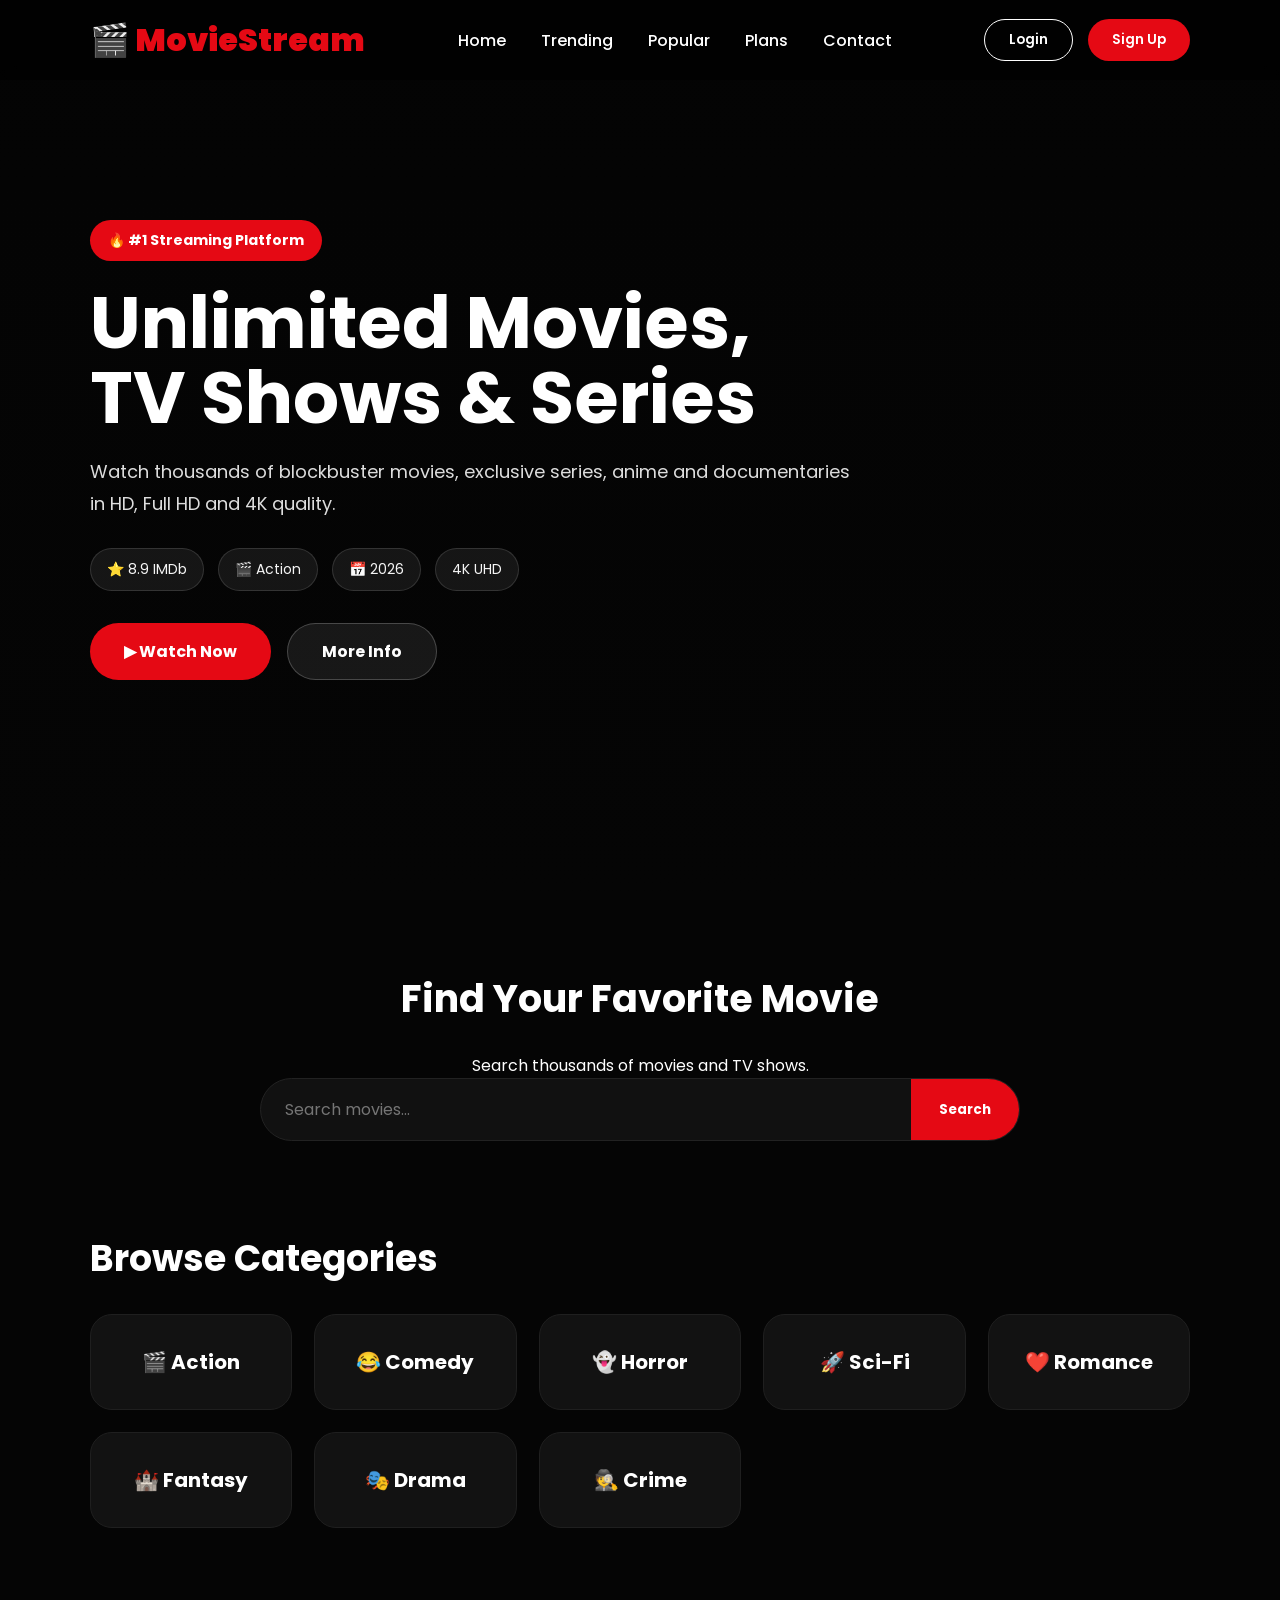
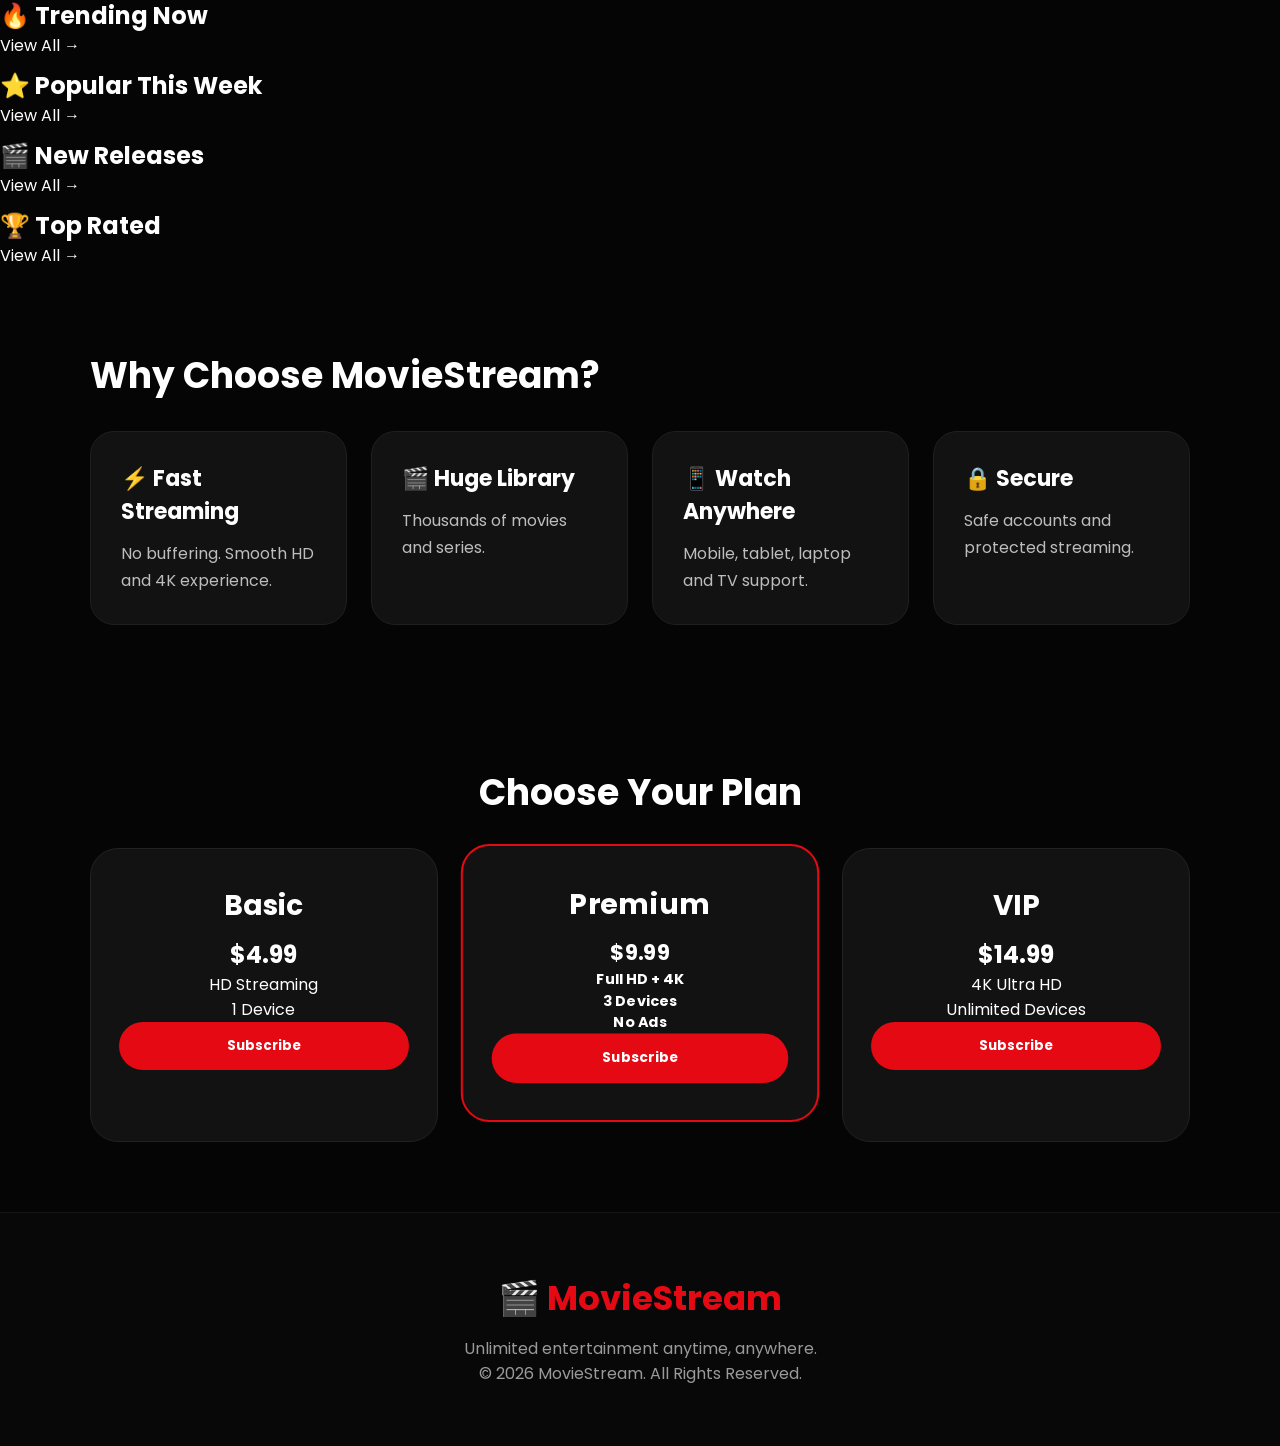
==== commit a4e7f74d: "Update index.html" ====
--- a/index.html
+++ b/index.html
@@ -4,191 +4,614 @@
 <head>
 
 <meta charset="UTF-8">
-
 <meta name="viewport" content="width=device-width, initial-scale=1.0">
 
-<title>MovieStream | Unlimited Movies & TV Shows</title>
+<title>MovieStream | Premium Movies & TV Shows</title>
 
 <link rel="stylesheet" href="style.css">
 
-<link rel="preconnect" href="https://fonts.googleapis.com">
-
-<link rel="preconnect" href="https://fonts.gstatic.com" crossorigin>
-
 <link href="https://fonts.googleapis.com/css2?family=Poppins:wght@300;400;500;600;700;800&display=swap" rel="stylesheet">
 
 </head>
 
+
 <body>
 
+
+<!-- HEADER -->
+
 <header>
 
 <div class="logo">
-
 🎬 MovieStream
-
-</div>
+</div>
+
 
 <nav>
 
-<a href="#">Home</a>
-
+<a href="#home">Home</a>
 <a href="#trending">Trending</a>
-
 <a href="#popular">Popular</a>
-
 <a href="#plans">Plans</a>
-
 <a href="#footer">Contact</a>
 
 </nav>
 
+
 <div class="buttons">
 
-<button class="login">Login</button>
-
-<button class="signup">Sign Up</button>
+<button class="login">
+Login
+</button>
+
+<button class="signup">
+Sign Up
+</button>
 
 </div>
 
 </header>
 
-<section class="hero">
-
-<div id="poster-background" class="poster-background"></div>
+
+
+<!-- HERO SECTION -->
+
+
+<section class="hero" id="home">
+
+
+<div class="poster-background" id="poster-background"></div>
+
 
 <div class="overlay">
 
+
 <span class="featured">
-
-🔥 #1 Trending Worldwide
-
+🔥 #1 Streaming Platform
 </span>
 
+
 <h1>
 
-Unlimited Movies,<br>
-
-TV Shows & Series.
+Unlimited Movies,
+<br>
+TV Shows & Series
 
 </h1>
 
-<p>
-
-Watch thousands of blockbuster movies, trending TV shows, anime and documentaries in HD, Full HD and 4K anywhere, anytime.
-
-</p>
+
+<p>
+
+Watch thousands of blockbuster movies,
+exclusive series, anime and documentaries
+in HD, Full HD and 4K quality.
+
+</p>
+
+
 
 <div class="hero-info">
 
-<span>⭐ 8.9 IMDb</span>
-
-<span>🎬 Action</span>
-
-<span>📅 2026</span>
-
-<span>4K UHD</span>
-
-</div>
+<span>
+⭐ 8.9 IMDb
+</span>
+
+<span>
+🎬 Action
+</span>
+
+<span>
+📅 2026
+</span>
+
+<span>
+4K UHD
+</span>
+
+
+</div>
+
+
 
 <div class="hero-buttons">
 
+
 <button class="watch">
-
 ▶ Watch Now
-
-</button>
+</button>
+
 
 <button class="info">
-
 More Info
-
-</button>
-
-</div>
-
-</div>
-
-</section>
+</button>
+
+
+</div>
+
+
+</div>
+
+
+</section>
+
+
+
+
+<!-- SEARCH -->
+
 
 <section class="search-section">
 
-<h2>
-
+
+<h2>
 Find Your Favorite Movie
-
-</h2>
+</h2>
+
+
+<p>
+Search thousands of movies and TV shows.
+</p>
+
+
 
 <div class="search-box">
 
-<input
-
+
+<input 
+id="searchInput"
 type="text"
-
-id="searchInput"
-
-placeholder="Search movies or TV shows...">
+placeholder="Search movies...">
+
+
+<button onclick="searchMovie()">
+Search
+</button>
+
+
+</div>
+
+
+</section>
+
+
+
+
+
+<!-- CATEGORIES -->
+
+
+<section class="categories">
+
+
+<h2>
+Browse Categories
+</h2>
+
+
+
+<div class="grid">
+
+
+<div class="category">
+🎬 Action
+</div>
+
+
+<div class="category">
+😂 Comedy
+</div>
+
+
+<div class="category">
+👻 Horror
+</div>
+
+
+<div class="category">
+🚀 Sci-Fi
+</div>
+
+
+<div class="category">
+❤️ Romance
+</div>
+
+
+<div class="category">
+🏰 Fantasy
+</div>
+
+
+<div class="category">
+🎭 Drama
+</div>
+
+
+<div class="category">
+🕵 Crime
+</div>
+
+
+</div>
+
+
+</section>
+
+
+
+
+
+
+<!-- TRENDING -->
+
+
+<section id="trending" class="movie-section">
+
+
+<div class="section-header">
+
+<h2>
+🔥 Trending Now
+</h2>
+
+<a>
+View All →
+</a>
+
+</div>
+
+
+
+<div class="movies" id="movie-container">
+
+</div>
+
+
+</section>
+
+
+
+
+
+
+<!-- POPULAR -->
+
+
+<section id="popular" class="movie-section">
+
+
+<div class="section-header">
+
+<h2>
+⭐ Popular This Week
+</h2>
+
+<a>
+View All →
+</a>
+
+</div>
+
+
+<div class="movies" id="popular-container">
+
+</div>
+
+
+</section>
+
+
+
+
+
+
+
+<!-- NEW RELEASES -->
+
+
+<section class="movie-section">
+
+
+<div class="section-header">
+
+<h2>
+🎬 New Releases
+</h2>
+
+
+<a>
+View All →
+</a>
+
+
+</div>
+
+
+<div class="movies" id="new-container">
+
+</div>
+
+
+</section>
+
+
+
+
+
+
+
+<!-- TOP RATED -->
+
+
+<section class="movie-section">
+
+
+<div class="section-header">
+
+<h2>
+🏆 Top Rated
+</h2>
+
+
+<a>
+View All →
+</a>
+
+
+</div>
+
+
+<div class="movies" id="top-container">
+
+</div>
+
+
+</section>
+
+
+
+
+
+
+<!-- FEATURES -->
+
+
+<section class="features">
+
+
+<h2>
+Why Choose MovieStream?
+</h2>
+
+
+<div class="feature-grid">
+
+
+<div class="feature-card">
+
+<h3>
+⚡ Fast Streaming
+</h3>
+
+<p>
+No buffering. Smooth HD and 4K experience.
+</p>
+
+</div>
+
+
+
+<div class="feature-card">
+
+<h3>
+🎬 Huge Library
+</h3>
+
+<p>
+Thousands of movies and series.
+</p>
+
+</div>
+
+
+
+<div class="feature-card">
+
+<h3>
+📱 Watch Anywhere
+</h3>
+
+<p>
+Mobile, tablet, laptop and TV support.
+</p>
+
+</div>
+
+
+
+<div class="feature-card">
+
+<h3>
+🔒 Secure
+</h3>
+
+<p>
+Safe accounts and protected streaming.
+</p>
+
+</div>
+
+
+</div>
+
+
+</section>
+
+
+
+
+
+
+<!-- PLANS -->
+
+
+<section id="plans" class="pricing">
+
+
+<h2>
+Choose Your Plan
+</h2>
+
+
+
+<div class="plans">
+
+
+
+<div class="plan">
+
+<h3>
+Basic
+</h3>
+
+<h1>
+$4.99
+</h1>
+
+<p>
+HD Streaming
+</p>
+
+<p>
+1 Device
+</p>
+
 
 <button>
-
-Search
-
-</button>
-
-</div>
-
-</section>
-
-<section class="categories">
-
-<h2>
-
-Browse Categories
-
-</h2>
-
-<div class="grid">
-
-<div class="category">🎬 Action</div>
-
-<div class="category">😂 Comedy</div>
-
-<div class="category">👻 Horror</div>
-
-<div class="category">🚀 Sci-Fi</div>
-
-<div class="category">❤️ Romance</div>
-
-<div class="category">🏰 Fantasy</div>
-
-<div class="category">🎭 Drama</div>
-
-<div class="category">📺 TV Series</div>
-
-</div>
-
-</section>
-
-<section id="trending" class="trending">
-
-<h2>
-
-🔥 Trending Now
-
-</h2>
-
-<div
-
-class="movies"
-
-id="movie-container">
-
-</div>
-
-</section>
+Subscribe
+</button>
+
+
+</div>
+
+
+
+
+
+<div class="plan featured">
+
+
+<h3>
+Premium
+</h3>
+
+
+<h1>
+$9.99
+</h1>
+
+
+<p>
+Full HD + 4K
+</p>
+
+
+<p>
+3 Devices
+</p>
+
+
+<p>
+No Ads
+</p>
+
+
+<button>
+Subscribe
+</button>
+
+
+</div>
+
+
+
+
+
+
+<div class="plan">
+
+
+<h3>
+VIP
+</h3>
+
+
+<h1>
+$14.99
+</h1>
+
+
+<p>
+4K Ultra HD
+</p>
+
+
+<p>
+Unlimited Devices
+</p>
+
+
+<button>
+Subscribe
+</button>
+
+
+</div>
+
+
+
+</div>
+
+
+</section>
+
+
+
+
+
+
+
+<!-- FOOTER -->
+
+
+<footer id="footer">
+
+
+<h2>
+🎬 MovieStream
+</h2>
+
+
+<p>
+Unlimited entertainment anytime, anywhere.
+</p>
+
+
+<p>
+© 2026 MovieStream. All Rights Reserved.
+</p>
+
+
+</footer>
+
+
+
+
+
 
 <script src="script.js"></script>
 
+
 </body>
 
   </html>
